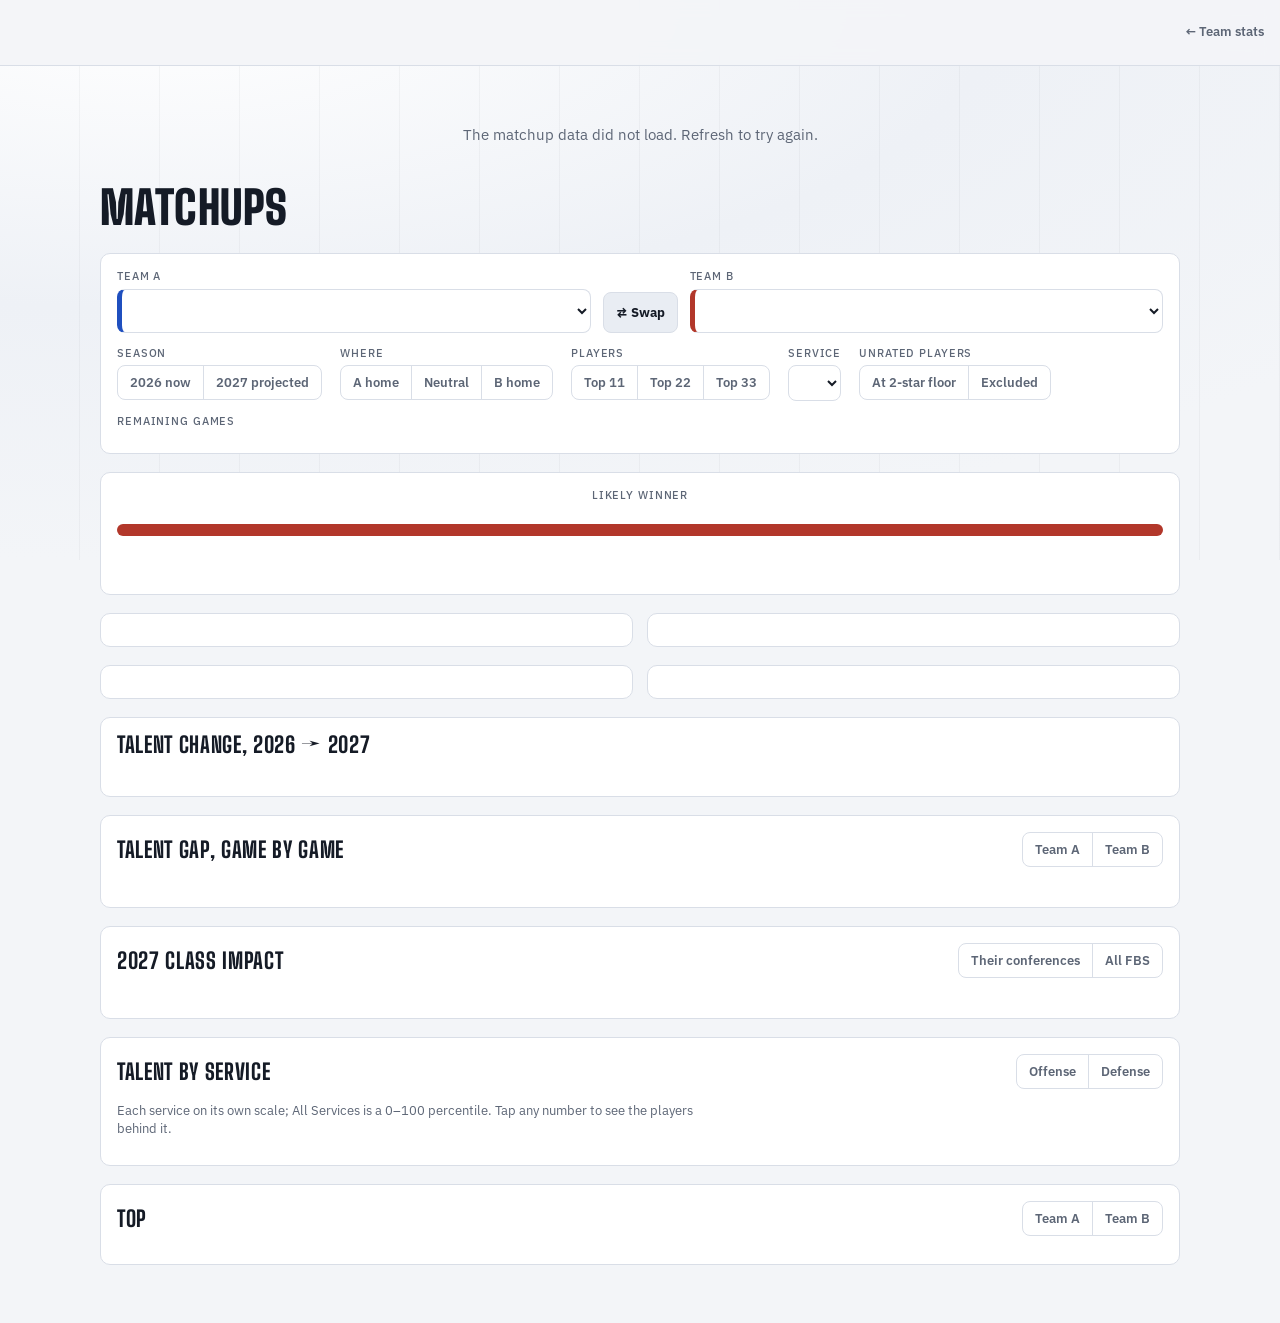
==== index.html @ b4785475 "Matchups: Portal counts every transfer Co-Authored-By: Claude Opus 5.5 <noreply@anthropic.com> Claud" ====
<!doctype html>
<html lang="en"><head>
<meta charset="utf-8">
<meta name="viewport" content="width=device-width, initial-scale=1, viewport-fit=cover">
<title>Matchups · The Post-Snap</title>
<meta name="description" content="Head-to-head talent for every FBS matchup: recruiting ratings of each team's most-snapped players, unit by unit, with a projected winner and the 2027 outlook.">
<meta property="og:title" content="Matchups · The Post-Snap">
<meta name="theme-color" content="#f3f5f8" media="(prefers-color-scheme: light)">
<meta name="theme-color" content="#0f141c" media="(prefers-color-scheme: dark)">
<script>(function(){try{var q=new URLSearchParams(location.search),t=q.get('theme')||localStorage.getItem('ps.theme');if(t==='light'||t==='dark')document.documentElement.setAttribute('data-theme',t);if(q.get('embed')==='1')document.documentElement.classList.add('embed');}catch(e){}})();</script>
<link rel="preconnect" href="https://fonts.googleapis.com">
<link rel="stylesheet" href="https://fonts.googleapis.com/css2?family=Big+Shoulders+Display:wght@600;800;900&family=IBM+Plex+Sans:wght@400;500;600&family=IBM+Plex+Mono:wght@400;500&display=swap">
<style>
/* Layout: tale-of-the-tape board. Two team columns face each other across a center spine; the projection sits on top like a scoreboard, units and positions below. */
:root{
  --bg:#f3f5f8; --panel:#ffffff; --ink:#151b26; --muted:#5d6676; --line:#d9dee7; --soft:#e9edf3;
  --a:#1f4fbf; --a-soft:#e3eafb; --b:#b2372a; --b-soft:#f8e5e2; --gold:#b07a12; --good:#257a4a;
  --display:"Big Shoulders Display","Arial Narrow",Arial,sans-serif;
  --body:"IBM Plex Sans",system-ui,-apple-system,Segoe UI,sans-serif;
  --mono:"IBM Plex Mono",ui-monospace,Menlo,monospace;
}
@media (prefers-color-scheme: dark){:root:not([data-theme="light"]){
  --bg:#0f141c; --panel:#171e2a; --ink:#e8edf5; --muted:#97a2b5; --line:#2a3445; --soft:#1e2735;
  --a:#7aa2ff; --a-soft:#1d2a4a; --b:#ff8a78; --b-soft:#3d2320; --gold:#e3b04b; --good:#5fc28a; color-scheme:dark}}
:root[data-theme="dark"]{
  --bg:#0f141c; --panel:#171e2a; --ink:#e8edf5; --muted:#97a2b5; --line:#2a3445; --soft:#1e2735;
  --a:#7aa2ff; --a-soft:#1d2a4a; --b:#ff8a78; --b-soft:#3d2320; --gold:#e3b04b; --good:#5fc28a; color-scheme:dark}
*{box-sizing:border-box}
body{background:var(--bg);color:var(--ink);font:15px/1.45 var(--body);padding-left:max(16px,env(safe-area-inset-left,0px));padding-right:max(16px,env(safe-area-inset-right,0px));padding-block:18px 40px}
.wrap{max-width:1080px;margin:0 auto;display:flex;flex-direction:column;gap:18px}
h1{font:900 clamp(30px,6vw,46px)/0.95 var(--display);letter-spacing:.01em;text-transform:uppercase;margin:0;text-wrap:balance}
h2{font:800 22px/1 var(--display);text-transform:uppercase;letter-spacing:.03em;margin:0}
.sub{color:var(--muted);font-size:13px;margin-top:6px}
.lbl{font:500 11px/1.2 var(--body);text-transform:uppercase;letter-spacing:.08em;color:var(--muted)}
.num{font-family:var(--mono);font-variant-numeric:tabular-nums}
.panel{background:var(--panel);border:1px solid var(--line);border-radius:10px;padding:16px}
/* controls */
.controls{display:grid;grid-template-columns:1fr auto 1fr;gap:12px;align-items:end}
.pick{display:flex;flex-direction:column;gap:5px;min-width:0}
select{font:600 16px var(--body);color:var(--ink);background:var(--panel);border:1px solid var(--line);border-radius:8px;padding:10px 12px;width:100%;min-width:0}
#teamA{border-left:5px solid var(--a)} #teamB{border-left:5px solid var(--b)}
.swap{font:700 13px var(--body);background:var(--soft);color:var(--ink);border:1px solid var(--line);border-radius:8px;padding:11px 12px;cursor:pointer}
.row{display:flex;flex-wrap:wrap;gap:10px 18px;align-items:center}
.seg{display:inline-flex;border:1px solid var(--line);border-radius:8px;overflow:hidden;background:var(--panel)}
.seg button{font:600 13px var(--body);background:transparent;color:var(--muted);border:0;padding:8px 12px;cursor:pointer}
.seg button+button{border-left:1px solid var(--line)}
.seg button[aria-pressed="true"]{background:var(--ink);color:var(--bg)}
.small-sel{font-size:14px;padding:7px 10px;width:auto}
button:focus-visible,select:focus-visible,.tap:focus-visible{outline:3px solid var(--gold);outline-offset:2px}
.chips{display:flex;gap:6px;overflow-x:auto;padding-bottom:4px;scrollbar-width:thin}
.chip{flex:none;font:500 12px var(--body);border:1px solid var(--line);background:var(--panel);color:var(--ink);border-radius:999px;padding:6px 10px;cursor:pointer;white-space:nowrap}
.chip b{font-weight:600}
/* scoreboard */
.board{display:grid;grid-template-columns:1fr auto 1fr;gap:14px;align-items:center}
.side{display:flex;flex-direction:column;gap:4px;min-width:0}
.side.b{text-align:right;align-items:flex-end}
.tname{font:900 clamp(26px,5vw,40px)/0.95 var(--display);text-transform:uppercase;overflow-wrap:anywhere}
.side.a .tname{color:var(--a)} .side.b .tname{color:var(--b)}
.prob{font:800 clamp(34px,7vw,56px)/1 var(--display)}
.mid{text-align:center;display:flex;flex-direction:column;gap:4px;align-items:center}
.verdict{font:800 18px/1.1 var(--display);text-transform:uppercase;letter-spacing:.03em}
.bar{height:12px;border-radius:6px;background:var(--b);overflow:hidden;display:flex}
.bar i{display:block;background:var(--a);height:100%}
.math{display:grid;grid-template-columns:repeat(auto-fit,minmax(150px,1fr));gap:10px}
.mcell{background:var(--soft);border-radius:8px;padding:10px 12px;display:flex;flex-direction:column;gap:2px}
.mcell .v{font:500 18px var(--mono)}
.note{font-size:12.5px;color:var(--muted);max-width:75ch}
/* team facts */
.facts{display:grid;grid-template-columns:1fr 1fr;gap:14px}
.fact{display:flex;flex-direction:column;gap:8px;min-width:0}
.kv{display:grid;grid-template-columns:repeat(3,minmax(0,1fr));gap:8px}
.kv div{display:flex;flex-direction:column}
.kv .v{font:500 16px var(--mono)}
.games{display:flex;flex-wrap:wrap;gap:4px}
.g{font:500 11.5px var(--mono);border-radius:5px;padding:3px 6px;border:1px solid var(--line)}
.g.w{background:color-mix(in srgb,var(--good) 14%,transparent);border-color:color-mix(in srgb,var(--good) 40%,transparent)}
.g.l{background:var(--soft)}
/* unit matchups */
.units{display:grid;grid-template-columns:1fr 1fr;gap:14px}
.unit h3{font:800 17px/1.1 var(--display);text-transform:uppercase;letter-spacing:.03em;margin:0 0 10px}
.vs{display:grid;grid-template-columns:minmax(70px,auto) 1fr auto 1fr minmax(70px,auto);gap:8px;align-items:center;padding:7px 0;border-top:1px solid var(--soft)}
.vs:first-of-type{border-top:0}
.vs .grp{font:600 12px var(--body);color:var(--muted);text-align:center}
.meter{height:8px;background:var(--soft);border-radius:4px;overflow:hidden}
.meter i{display:block;height:100%}
.meter.l{transform:scaleX(-1)}
.tap{cursor:pointer;background:none;border:0;padding:2px 4px;border-radius:5px;color:inherit;font:inherit;text-decoration:underline dotted;text-underline-offset:3px;text-decoration-color:color-mix(in srgb,currentColor 45%,transparent)}
.tap:hover{background:var(--soft)}
.vs .tap.va{color:var(--a);font-family:var(--mono);text-align:right}
.vs .tap.vb{color:var(--b);font-family:var(--mono);text-align:left}
.edge{font:600 11px var(--body);border-radius:999px;padding:2px 7px;white-space:nowrap}
.edge.ea{background:var(--a-soft);color:var(--a)} .edge.eb{background:var(--b-soft);color:var(--b)} .edge.ee{background:var(--soft);color:var(--muted)}
/* tables */
.tblwrap{overflow-x:auto}
table{border-collapse:collapse;width:100%;font-size:13.5px}
th{font:500 11px var(--body);text-transform:uppercase;letter-spacing:.06em;color:var(--muted);text-align:right;padding:6px 8px;border-bottom:1px solid var(--line);white-space:nowrap}
th:first-child,td:first-child{text-align:left}
table.svct th.tmh{text-align:center;border-bottom:1px solid var(--line)}
table.svct th.svch{vertical-align:bottom}
table.svct th.cnt,table.svct td.cnt{text-align:center;width:9%}
table.svct .tsep{border-left:1px solid var(--line);padding-left:14px}
table.svct td .dl{margin-left:6px}
td{padding:6px 8px;border-bottom:1px solid var(--soft);text-align:right;font-family:var(--mono);font-variant-numeric:tabular-nums;white-space:nowrap}
td:first-child{font-family:var(--body);font-weight:500}
tr.all td{font-weight:600;background:var(--soft)}
.tabs{display:flex;gap:8px;flex-wrap:wrap;align-items:center;justify-content:space-between}
/* player sheet */
dialog{border:0;padding:0;border-radius:14px;background:var(--panel);color:var(--ink);width:min(720px,calc(100vw - 24px));max-height:min(82vh,820px);box-shadow:0 20px 60px rgba(0,0,0,.35)}
dialog::backdrop{background:rgba(10,14,22,.5)}
.sheet{display:flex;flex-direction:column;max-height:inherit}
.sheet header{display:flex;justify-content:space-between;gap:12px;align-items:flex-start;padding:16px 16px 10px;border-bottom:1px solid var(--line)}
.sheet .body{overflow:auto;padding:4px 16px 16px}
.x{font:600 14px var(--body);background:var(--soft);border:1px solid var(--line);color:var(--ink);border-radius:8px;padding:6px 10px;cursor:pointer}
.pl td{white-space:normal}
.tlogo{display:inline-block;width:1.2em;height:1.2em;max-width:56px;max-height:56px;object-fit:contain;vertical-align:-0.22em;margin-right:.4em;flex:none}
.badge.bo{background:var(--b-soft);color:var(--b);border-color:var(--b)}
.badge{font:600 10px var(--body);border-radius:4px;padding:1px 5px;margin-left:5px;vertical-align:1px}
.bt{background:color-mix(in srgb,var(--gold) 20%,transparent);color:var(--gold)}
.bf{background:var(--soft);color:var(--muted)}
.basisT{color:var(--gold)} .basisU{color:var(--muted)}
.dl{font:500 11px var(--mono);margin-left:4px}.dl.up{color:var(--good)}.dl.dn{color:var(--b)}
.bc{background:color-mix(in srgb,var(--good) 18%,transparent);color:var(--good)}
.bl{background:var(--b-soft);color:var(--b)}
.turn{display:grid;grid-template-columns:1fr 1fr;gap:14px}
.tcard{display:flex;flex-direction:column;gap:10px;min-width:0}
.tside{display:grid;grid-template-columns:auto 1fr;gap:4px 12px;align-items:baseline;padding:10px 12px;background:var(--soft);border-radius:8px}
.tside .big{font:800 26px/1 var(--display)}
.tcounts{display:flex;flex-wrap:wrap;gap:6px 14px;grid-column:1/-1;font-size:13px}
.yearflag{font:600 11px var(--body);letter-spacing:.06em;text-transform:uppercase;border-radius:999px;padding:3px 9px;background:var(--gold);color:var(--panel)}
@media (max-width:720px){.turn{grid-template-columns:1fr}}
.stars{color:var(--gold);letter-spacing:-1px}
footer{color:var(--muted);font-size:12px;display:flex;flex-direction:column;gap:4px}
@media (max-width:720px){
  .controls{grid-template-columns:1fr 1fr}.controls .swap{grid-column:1/-1;order:3}
  .facts,.units{grid-template-columns:1fr}
  .board{grid-template-columns:1fr 1fr}.board .mid{grid-column:1/-1;order:3}
  .vs{grid-template-columns:auto 1fr auto 1fr auto;gap:6px}
}
@media (prefers-reduced-motion:no-preference){.bar i,.meter i{transition:width .35s ease}}

body{margin:0;padding-top:0;
  --hero-rule:#151b260a; --hero-1:#ffffff; --hero-2:#eef1f6; --nav-bg:rgba(243,245,248,.92);
  background:
    repeating-linear-gradient(90deg, transparent 0 79px, var(--hero-rule) 79px 80px) top left/100% 560px no-repeat,
    radial-gradient(120% 560px at 12% 0%, var(--hero-1) 0%, var(--hero-2) 55%, var(--bg) 100%) top left/100% 560px no-repeat,
    var(--bg)}
@media (prefers-color-scheme: dark){:root:not([data-theme="light"]) body{--hero-rule:#ffffff08; --hero-1:#1a2333; --hero-2:#141b27; --nav-bg:rgba(15,20,28,.9)}}
:root[data-theme="dark"] body{--hero-rule:#ffffff08; --hero-1:#1a2333; --hero-2:#141b27; --nav-bg:rgba(15,20,28,.9)}
html.embed body{background:transparent;padding-block:0 8px}
html.embed .pshead{display:none}
html.embed.has-view dialog#sheet{position:absolute;inset:auto 0 auto 0;margin:0 auto}
.pshead{margin-left:calc(-1 * max(16px,env(safe-area-inset-left,0px)));margin-right:calc(-1 * max(16px,env(safe-area-inset-right,0px)));margin-bottom:18px;position:sticky;top:0;z-index:5;display:flex;align-items:center;justify-content:space-between;gap:12px;flex-wrap:wrap;padding-block:12px;padding-left:max(16px,env(safe-area-inset-left,0px));padding-right:max(16px,env(safe-area-inset-right,0px));border-bottom:1px solid var(--line);background:var(--nav-bg);-webkit-backdrop-filter:saturate(140%) blur(10px);backdrop-filter:saturate(140%) blur(10px)}
.pshead a{color:var(--ink);text-decoration:none}
:root{--pslogo:url("__PS_LOGO__")}
.pshead .wordmark{display:block;width:148px;height:41px;flex:none;background:var(--ink);-webkit-mask:var(--pslogo) left center/contain no-repeat;mask:var(--pslogo) left center/contain no-repeat}
.pshead .wm{position:absolute;width:1px;height:1px;overflow:hidden;clip-path:inset(50%);white-space:nowrap}
@media (max-width:680px){.pshead .wordmark{width:124px;height:34px}}
.pshead .back{font-family:var(--body);font-weight:600;font-size:13px;color:var(--muted)}
.pshead .back:hover{color:var(--a)}
.psload{padding:40px 16px;text-align:center;color:var(--muted);font-family:var(--body)}
</style>
</head><body>
<header class="pshead"><a class="wordmark" href="/" aria-label="The Post-Snap home"><span class="wm">The Post-Snap</span></a><a class="back" href="/">&#8592; Team stats</a></header>
<div class="psload" id="psload">Loading every FBS roster&hellip;</div>

<div class="wrap">
  <div>
    <h1>Matchups</h1>
    <div class="sub" id="asof"></div>
  </div>

  <section class="panel" style="display:flex;flex-direction:column;gap:14px" aria-label="Choose matchup">
    <div class="controls">
      <label class="pick"><span class="lbl">Team A</span><select id="teamA"></select></label>
      <button class="swap" id="swap" type="button">⇄ Swap</button>
      <label class="pick"><span class="lbl">Team B</span><select id="teamB"></select></label>
    </div>
    <div class="row">
      <div class="pick"><span class="lbl">Season</span><div class="seg" id="yr" role="group" aria-label="Season"><button type="button" data-v="2026">2026 now</button><button type="button" data-v="2027">2027 projected</button></div></div>
      <div class="pick"><span class="lbl">Where</span><div class="seg" id="site" role="group" aria-label="Site"><button type="button" data-v="A">A home</button><button type="button" data-v="N">Neutral</button><button type="button" data-v="B">B home</button></div></div>
      <div class="pick"><span class="lbl">Players</span><div class="seg" id="tier" role="group" aria-label="Tier"><button type="button" data-v="11">Top 11</button><button type="button" data-v="22">Top 22</button><button type="button" data-v="33">Top 33</button></div></div>
      <label class="pick"><span class="lbl">Service</span><select id="svc" class="small-sel"></select></label>
      <div class="pick"><span class="lbl">Unrated players</span><div class="seg" id="unr" role="group" aria-label="Unrated"><button type="button" data-v="floor">At 2-star floor</button><button type="button" data-v="excl">Excluded</button></div></div>
    </div>
    <div class="pick"><span class="lbl" id="slateLbl">Remaining games</span><div class="chips" id="slate"></div></div>
  </section>

  <section class="panel" aria-label="Projection" style="display:flex;flex-direction:column;gap:14px">
    <div class="board">
      <div class="side a"><span class="lbl" id="recA"></span><span class="tname" id="nameA"></span><span class="prob num" id="probA"></span></div>
      <div class="mid"><span class="yearflag" id="yrFlag" hidden>2027 projection</span><span class="lbl">Likely winner</span><span class="verdict" id="verdict"></span><span class="num" id="line" style="font-size:14px"></span></div>
      <div class="side b"><span class="lbl" id="recB"></span><span class="tname" id="nameB"></span><span class="prob num" id="probB"></span></div>
    </div>
    <div class="bar" aria-hidden="true"><i id="barA"></i></div>
    <div class="math" id="math"></div>
    <p class="note" id="outNote" style="margin:0"></p>
    <p class="note" id="modelNote" style="margin:0"></p>
  </section>

  <section class="facts" aria-label="Season so far">
    <div class="panel fact" id="factA"></div>
    <div class="panel fact" id="factB"></div>
  </section>

  <section class="units" aria-label="Unit matchups">
    <div class="panel unit" id="unit1"></div>
    <div class="panel unit" id="unit2"></div>
  </section>

  <section class="panel" style="display:flex;flex-direction:column;gap:12px" aria-label="Roster turnover">
    <div class="tabs"><h2>Talent change, 2026 → 2027</h2><span class="note" id="turnNote"></span></div>
    <div class="turn"><div class="tcard" id="turnA"></div><div class="tcard" id="turnB"></div></div>
    <p class="note" style="margin:0" id="turnFoot"></p>
  </section>

  <section class="panel" style="display:flex;flex-direction:column;gap:12px" aria-label="Schedule">
    <div class="tabs"><h2>Talent gap, game by game</h2><div class="seg" id="schTeam" role="group" aria-label="Team"><button type="button" data-v="A">Team A</button><button type="button" data-v="B">Team B</button></div></div>
    <p class="note" style="margin:0" id="schNote"></p>
    <div class="tblwrap" id="sched"></div>
  </section>

  <section class="panel" style="display:flex;flex-direction:column;gap:12px" aria-label="Class impact">
    <div class="tabs"><h2>2027 class impact</h2><div class="seg" id="clsScope" role="group" aria-label="Scope"><button type="button" data-v="conf">Their conferences</button><button type="button" data-v="all">All FBS</button></div></div>
    <p class="note" style="margin:0" id="clsNote"></p>
    <div class="tblwrap" id="classes"></div>
  </section>

  <section class="panel" style="display:flex;flex-direction:column;gap:12px" aria-label="Talent by service">
    <div class="tabs"><h2>Talent by service</h2><div class="seg" id="tblSide" role="group" aria-label="Side"><button type="button" data-v="O">Offense</button><button type="button" data-v="D">Defense</button></div></div>
    <p class="note" style="margin:0">Each service on its own scale; All Services is a 0–100 percentile. Tap any number to see the players behind it.</p>
    <div class="tblwrap" id="tbl"></div>
  </section>

  <section class="panel" style="display:flex;flex-direction:column;gap:12px" aria-label="Rosters">
    <div class="tabs"><h2><span id="rosYr"></span> top <span id="rosTier"></span></h2><div class="seg" id="rosTeam" role="group" aria-label="Team"><button type="button" data-v="A">Team A</button><button type="button" data-v="B">Team B</button></div></div>
    <div class="tblwrap" id="roster"></div>
  </section>

  <footer id="foot"></footer>
</div>

<dialog id="sheet"><div class="sheet"><header><div><div class="lbl" id="shSub"></div><h2 id="shTitle" style="margin-top:4px"></h2></div><button class="x" id="shClose" type="button">Close</button></header><div class="body" id="shBody"></div></div></dialog>


<script>
(async () => {
const inline = document.getElementById('data');
const D = inline && inline.textContent.trim().startsWith('{') ? JSON.parse(inline.textContent) : await (await fetch('/api/matchups-data')).json();
window.TEAM_LOGOS = D.logos || {};
/* Team logos: any element whose own text starts with an exact FBS team name gets
   that team's logo in front of it. Runs on everything the app renders, now and later,
   so new views pick logos up without their own code. Logos: ESPN's team logo CDN
   (CollegeFootballData team ids are ESPN ids). */
(function () {
  var IDS = window.TEAM_LOGOS || {};
  var SKIP = { OPTION: 1, SELECT: 1, TEXTAREA: 1, TITLE: 1, SCRIPT: 1, STYLE: 1, INPUT: 1, svg: 1, text: 1, tspan: 1 };
  var dark = window.matchMedia ? window.matchMedia('(prefers-color-scheme: dark)') : null;
  function isDark() {
    var t = document.documentElement.getAttribute('data-theme');
    return t ? t === 'dark' : !!(dark && dark.matches);
  }
  function url(id, d) {
    return 'https://a.espncdn.com/combiner/i?img=/i/teamlogos/ncaa/500' + (d ? '-dark' : '') + '/' + id + '.png&h=96&w=96';
  }
  function decorate(el) {
    if (SKIP[el.tagName] || el.closest('svg, select, [data-no-logo]')) return;
    var first = el.firstChild;
    if (!first || first.nodeType !== 3) return;
    var name = first.nodeValue.trim();
    var id = IDS[name];
    if (!id) return;
    if (first.previousSibling && first.previousSibling.classList && first.previousSibling.classList.contains('tlogo')) return;
    if (el.firstElementChild && el.firstElementChild.classList.contains('tlogo')) return;
    var img = document.createElement('img');
    img.className = 'tlogo'; img.alt = ''; img.loading = 'lazy'; img.decoding = 'async';
    img.width = 20; img.height = 20; img.dataset.id = id;
    img.src = url(id, isDark());
    img.onerror = function () {
      if (this.dataset.fallback) { this.remove(); return; }
      this.dataset.fallback = '1'; this.src = url(id, false);
    };
    el.insertBefore(img, first);
  }
  function scan(root) {
    if (!root || root.nodeType !== 1) return;
    decorate(root);
    var all = root.getElementsByTagName('*');
    for (var i = 0; i < all.length; i++) decorate(all[i]);
  }
  var pending = [], queued = false;
  function flush() {
    queued = false;
    var list = pending; pending = [];
    for (var i = 0; i < list.length; i++) if (list[i] && list[i].isConnected) scan(list[i]);
  }
  new MutationObserver(function (muts) {
    for (var i = 0; i < muts.length; i++) {
      var m = muts[i];
      if (m.type === 'characterData') { if (m.target.parentNode) pending.push(m.target.parentNode); continue; }
      for (var j = 0; j < m.addedNodes.length; j++) {
        var n = m.addedNodes[j];
        if (n.nodeType === 1 && n.classList.contains('tlogo')) continue;
        pending.push(n.nodeType === 3 ? n.parentNode : n);
      }
    }
    if (pending.length && !queued) { queued = true; requestAnimationFrame(flush); }
  }).observe(document.body, { childList: true, subtree: true, characterData: true });
  scan(document.body);
  function swapTheme() {
    var d = isDark(), imgs = document.querySelectorAll('img.tlogo');
    for (var i = 0; i < imgs.length; i++) { imgs[i].removeAttribute('data-fallback'); imgs[i].src = url(imgs[i].dataset.id, d); }
  }
  if (dark && dark.addEventListener) dark.addEventListener('change', swapTheme);
})();

const SV = D.services, TEAMS = Object.keys(D.teams).sort();
const P = D.players.map(r => ({team:r[0], side:r[1], rank:r[2], pos:r[3], name:r[4], cls:r[5], st:r[6], fill:r[7], hs:r[8], grp:r[9], s:r[10], all:r[11], from:r[12], r27:r[13], leave:r[14], snaps:r[15], games:r[16], out:r[17], outWhy:r[18], orank:r[19], outKind:r[20], outSrc:r[21]}));
const byTeam = {}; P.forEach(p => (byTeam[p.team] ??= []).push(p));
const S = {schTeam:'A', clsScope:'conf', clsSort:'sc', yr:2026, A:'Auburn', B:'Alabama', site:'N', tier:22, svc:'ALL', unr:'floor', tblSide:'O', rosTeam:'A'};
try { Object.assign(S, JSON.parse(localStorage.getItem('fbsMatchup') || '{}')); } catch(e) {}
// saved settings from older versions: only 11/22/33 exist now, and teams must still be on the board
if (![11, 22, 33].includes(Number(S.tier))) S.tier = 22;
if (!D.teams[S.A]) S.A = 'Auburn'; if (!D.teams[S.B]) S.B = 'Alabama';
if (!['sc','d','avg','cur','nr','team'].includes(S.clsSort)) S.clsSort = 'sc';
if (S.clsV !== 2) { S.clsSort = 'sc'; S.clsSortDir = undefined; S.clsV = 2; }
let saved = false; try { saved = !!localStorage.getItem('fbsMatchup'); } catch(e) {}
if (!D.teams[S.A]) S.A = 'Auburn'; if (!D.teams[S.B]) S.B = 'Alabama';
const QP = new URLSearchParams(location.search); window.__EMBED = QP.get('embed') === '1';
if (QP.get('a') && D.teams[QP.get('a')]) {
  S.A = QP.get('a');
  const games = D.schedule.filter(g => g[2] === S.A || g[3] === S.A).sort((a, b) => a[0] - b[0]);
  const want = QP.get('b') && D.teams[QP.get('b')] ? QP.get('b') : null;
  const g = want ? games.find(x => x[2] === want || x[3] === want) : games[0];
  if (want) S.B = want; else if (g) S.B = g[2] === S.A ? g[3] : g[2]; else if (S.B === S.A) S.B = TEAMS.find(t => t !== S.A);
  S.site = g ? (g[4] ? 'N' : (g[2] === S.A ? 'A' : 'B')) : 'N';
  saved = true;
}
if (!saved){ const nx = D.schedule.filter(g => g[2] === 'Auburn' || g[3] === 'Auburn').sort((a,b) => a[0]-b[0])[0]; if (nx){ S.A = 'Auburn'; S.B = nx[2] === 'Auburn' ? nx[3] : nx[2]; S.site = nx[4] ? 'N' : (nx[2] === 'Auburn' ? 'A' : 'B'); } }
const $ = id => document.getElementById(id);
const fmt = (v, d=1) => v == null ? '–' : (+v).toFixed(d);
const sgn = (v, d=1) => v == null ? '–' : (v > 0 ? '+' : v < 0 ? '−' : '') + Math.abs(v).toFixed(d);
const esc = s => String(s ?? '').replace(/[&<>"]/g, c => ({'&':'&amp;','<':'&lt;','>':'&gt;','"':'&quot;'}[c]));
function phi(x){ const t = 1/(1+0.3275911*Math.abs(x)/Math.SQRT2); const y = 1-(((((1.061405429*t-1.453152027)*t)+1.421413741)*t-0.284496736)*t+0.254829592)*t*Math.exp(-x*x/2); return x >= 0 ? (1+y)/2 : (1-y)/2; }

// ---------- controls ----------
for (const id of ['teamA','teamB']) $(id).innerHTML = TEAMS.map(t => { const c = D.teams[t].polls.cfp; return `<option value="${esc(t)}">${c ? '#' + c + ' ' : ''}${esc(t)} (${esc(D.teams[t].conf)})</option>`; }).join('');
$('svc').innerHTML = `<option value="ALL">All Services</option>` + SV.map(s => `<option value="${esc(s)}">${esc(s)}</option>`).join('');
function seg(id, key, cast = v => v){ const el = $(id); el.addEventListener('click', e => { const b = e.target.closest('button'); if (!b) return; S[key] = cast(b.dataset.v); render(); }); }
seg('schTeam','schTeam'); seg('clsScope','clsScope'); seg('yr','yr', Number); seg('site','site'); seg('tier','tier', Number); seg('unr','unr'); seg('tblSide','tblSide'); seg('rosTeam','rosTeam');
$('teamA').onchange = e => { S.A = e.target.value; S.site = siteFromSchedule() ?? S.site; render(); };
$('teamB').onchange = e => { S.B = e.target.value; S.site = siteFromSchedule() ?? S.site; render(); };
$('svc').onchange = e => { S.svc = e.target.value; render(); };
$('swap').onclick = () => { [S.A, S.B] = [S.B, S.A]; S.site = S.site === 'A' ? 'B' : S.site === 'B' ? 'A' : 'N'; render(); };
function scheduled(){ return D.schedule.find(g => (g[2] === S.A && g[3] === S.B) || (g[2] === S.B && g[3] === S.A)); }
function siteFromSchedule(){ const g = scheduled(); if (!g) return null; return g[4] ? 'N' : (g[2] === S.A ? 'A' : 'B'); }
const weeks = [...new Set(D.schedule.map(g => g[0]))].sort((a,b) => a-b).slice(0, 2);
const SLATE = D.schedule.filter(g => weeks.includes(g[0]));
$('slate').innerHTML = SLATE.slice().sort((a,b) => a[0]-b[0] || a[1].localeCompare(b[1])).map((g,i) =>
  `<button class="chip" type="button" data-i="${D.schedule.indexOf(g)}"><b>Wk ${g[0]}</b> ${esc(g[3])} ${g[4] ? 'vs' : 'at'} ${esc(g[2])}</button>`).join('');
$('slateLbl').textContent = `Remaining games · weeks ${weeks.join(' & ')} · tap to load`;
$('slate').addEventListener('click', e => { const b = e.target.closest('.chip'); if (!b) return; const g = D.schedule[b.dataset.i]; S.A = g[3]; S.B = g[2]; S.site = g[4] ? 'N' : 'B'; render(); window.scrollTo({top: 0, behavior: 'smooth'}); });

// ---------- helpers on talent ----------
const TAL = (team, yr = S.yr) => (yr === 2027 ? D.talent27 : D.talent)[team];
function talentVal(team, side, tier, svc = S.svc, unr = S.unr){
  const r = TAL(team)[side + tier][svc]; return svc === 'ALL' ? r[unr === 'floor' ? 3 : 2] : r[unr === 'floor' ? 1 : 0];
}
function pctVal(team, side, tier, svc = S.svc, unr = S.unr, yr = S.yr){ const r = TAL(team, yr)[side + tier][svc]; return r[unr === 'floor' ? 3 : 2]; }
// how a player is counted in the HS / Portal / Unrated columns: every transfer is Portal; everyone else is HS
// if the service (any service, for All Services) rates him, otherwise Unrated
function bucket(p, s){
  if (p.st === 'T') return 'T';
  const rated = s === 'ALL' ? p.s.some(x => x[2] !== 'U') : p.s[SV.indexOf(s)][2] !== 'U';
  return rated ? 'H' : 'U';
}
function inTier(team, side, tier, yr = S.yr){
  const ps = (byTeam[team] || []).filter(p => p.side === side);
  return yr === 2027 ? ps.filter(p => p.r27 && p.r27 <= tier).sort((a,b) => a.r27 - b.r27) : ps.filter(p => p.st !== 'C' && p.rank <= tier);
}
// players who would be in this top-N on season snaps but are out now (portal, dismissed, injured, not playing)
function outList(team, side, tier){ return (byTeam[team] || []).filter(p => p.side === side && p.out && p.orank <= tier).sort((a, b) => a.orank - b.orank); }
const rankCache = {};
function teamVal(team, side, tier, yr, svc = 'ALL', unr = S.unr){
  const r = (yr === 2027 ? D.talent27 : D.talent)[team][side + tier][svc];
  return svc === 'ALL' ? r[unr === 'floor' ? 3 : 2] : r[unr === 'floor' ? 1 : 0];
}
function natRank(team, side, tier, yr, svc = 'ALL', unr = S.unr){
  const k = `${side}${tier}${yr}${svc}${unr}`;
  if (!rankCache[k]) {
    const v = t => side === 'C' ? (teamVal(t,'O',tier,yr,svc,unr) + teamVal(t,'D',tier,yr,svc,unr)) / 2 : teamVal(t, side, tier, yr, svc, unr);
    const arr = TEAMS.map(t => [t, v(t)]).filter(x => x[1] != null && !Number.isNaN(x[1]));
    rankCache[k] = Object.fromEntries(arr.map(([t, x]) => [t, 1 + arr.filter(y => y[1] > x).length]));
  }
  return rankCache[k][team];
}
function playerScore(p, svc = S.svc, unr = S.unr){
  if (svc === 'ALL') return p.all ?? (unr === 'floor' ? 0 : null);
  const x = p.s[SV.indexOf(svc)]; return x[2] === 'U' ? (unr === 'floor' ? 0 : null) : x[3];
}
function groupScore(ps){ const v = ps.map(p => playerScore(p)).filter(v => v != null); return v.length ? v.reduce((a,b) => a+b, 0) / v.length : null; }

// ---------- projection ----------
function projection(){
  if (S.yr === 2027){
    const f = D.future.tiers[S.tier], A = S.A, B = S.B;
    const res = f.a * (D.future.r26[A] - D.future.r26[B]), tal = f.b * (f.tal27[A] - f.tal27[B]);
    const home = S.site === 'A' ? f.hfa : S.site === 'B' ? -f.hfa : 0, margin = res + tal + home;
    return {res, tal, home, margin, pA: phi(margin / f.rmse), f};
  }
  const m = D.models[S.tier], A = S.A, B = S.B;
  const res = m.rt[A] - m.rt[B], tal = D.beta * (m.tal[A] - m.tal[B]);
  const home = S.site === 'A' ? m.hfa : S.site === 'B' ? -m.hfa : 0;
  const margin = res + tal + home, pA = phi(margin / D.bench.sigma);
  return {res, tal, home, margin, pA, m};
}

// ---------- render ----------
function render(){
  if (!window.__EMBED) try { localStorage.setItem('fbsMatchup', JSON.stringify(S)); } catch(e) {}
  $('teamA').value = S.A; $('teamB').value = S.B; $('svc').value = S.svc;
  for (const [id, key] of [['schTeam','schTeam'],['clsScope','clsScope'],['yr','yr'],['site','site'],['tier','tier'],['unr','unr'],['tblSide','tblSide'],['rosTeam','rosTeam']])
    $(id).querySelectorAll('button').forEach(b => b.setAttribute('aria-pressed', String(b.dataset.v == S[key])));
  $('site').querySelector('[data-v="A"]').textContent = `${S.A} home`; $('site').querySelector('[data-v="B"]').textContent = `${S.B} home`;
  $('rosTeam').querySelector('[data-v="A"]').textContent = S.A; $('rosTeam').querySelector('[data-v="B"]').textContent = S.B;

  const pr = projection(), A = D.teams[S.A], B = D.teams[S.B];
  const chip = t => { const p = D.teams[t].polls; return p.cfp ? `CFP #${p.cfp}` : p.ap ? `AP #${p.ap}` : ''; };
  $('nameA').textContent = S.A; $('nameB').textContent = S.B;
  $('recA').textContent = [chip(S.A), A.conf, `${A.w}-${A.l}`].filter(Boolean).join(' · '); $('recB').textContent = [chip(S.B), B.conf, `${B.w}-${B.l}`].filter(Boolean).join(' · ');
  $('probA').textContent = Math.round(pr.pA * 100) + '%'; $('probB').textContent = Math.round((1 - pr.pA) * 100) + '%';
  $('probA').style.color = 'var(--a)'; $('probB').style.color = 'var(--b)';
  $('barA').style.width = (pr.pA * 100).toFixed(1) + '%';
  const fav = pr.margin >= 0 ? S.A : S.B, pts = Math.abs(pr.margin);
  $('verdict').textContent = pts < 0.5 ? 'Coin flip' : fav; $('verdict').style.color = pts < 0.5 ? 'var(--ink)' : (pr.margin >= 0 ? 'var(--a)' : 'var(--b)');
  const g = scheduled();
  let mkt = '';
  if (S.yr === 2026 && g && g[5] != null){ const homeLine = g[5]; mkt = ` · market: ${homeLine < 0 ? g[2] : g[3]} by ${Math.abs(homeLine).toFixed(1)}`; }
  $('line').textContent = (pts < 0.5 ? 'Even' : `by ${pts.toFixed(1)} pts`) + mkt;
  $('yrFlag').hidden = S.yr !== 2027;
  const siteTxt = S.site === 'N' ? 'neutral site' : (S.site === 'A' ? `${S.A} home` : `${S.B} home`);
  const cells = S.yr === 2027 ? [
    ['2026 results carried forward', pr.res, `rating ${sgn(D.future.r26[S.A])} vs ${sgn(D.future.r26[S.B])} × ${pr.f.a.toFixed(2)}`],
    [`2027 talent edge (top ${S.tier})`, pr.tal, `${fmt(pr.f.tal27[S.A])} vs ${fmt(pr.f.tal27[S.B])} × ${pr.f.b.toFixed(2)}`],
    ['Home field', pr.home, siteTxt],
    ['Projected 2027 margin', pr.margin, `${S.A} perspective`],
  ] : [
    ['Season results edge', pr.res, `rating ${sgn(pr.m.rt[S.A])} vs ${sgn(pr.m.rt[S.B])}`],
    [`Talent edge (top ${S.tier})`, pr.tal, `${fmt(pr.m.tal[S.A])} vs ${fmt(pr.m.tal[S.B])} × ${D.beta}`],
    ['Home field', pr.home, siteTxt],
    ['Projected margin', pr.margin, `${S.A} perspective`],
  ];
  $('math').innerHTML = cells.map(([k, v, s]) => `<div class="mcell"><span class="lbl">${esc(k)}</span><span class="v" style="color:${v > 0.05 ? 'var(--a)' : v < -0.05 ? 'var(--b)' : 'var(--ink)'}">${sgn(v)}</span><span class="note">${esc(s)}</span></div>`).join('');
  { // who is out for this matchup: dropped from the talent edge, next man up counted instead
    const bits = [S.A, S.B].map(tm => { const o = outList(tm, 'O', S.tier), d = outList(tm, 'D', S.tier);
      const n = o.length + d.length; if (!n) return `${esc(tm)}: everyone available`;
      const named = [...o, ...d].filter(p => p.outKind !== 'idle').map(p => `${esc(p.name)} (${esc(p.out)})`);
      return `${esc(tm)}: <button class="tap" type="button" data-k="turn|${esc(tm)}|O|out">${o.length} offense</button> · <button class="tap" type="button" data-k="turn|${esc(tm)}|D|out">${d.length} defense</button> not available${named.length ? ' — ' + named.slice(0, 3).join(', ') + (named.length > 3 ? ', …' : '') : ''}`; });
    $('outNote').innerHTML = S.yr === 2026 ? `<b>Availability (top ${S.tier}):</b> ${bits.join(' &nbsp;|&nbsp; ')}. Players who are out are left out of the talent edge; the next most-snapped player counts instead.` : '';
  }
  if (S.yr === 2027){
    const f = pr.f;
    $('modelNote').textContent = `How the 2027 projection works: half of this season's results rating carries over (${f.a.toFixed(2)} × the gap), plus ${f.b.toFixed(2)} points per point of projected 2027 top-${S.tier} talent gap, plus ${f.hfa.toFixed(1)} points of home field. Those weights come from predicting 2026 games using 2025 results and 2026 talent: that picked ${Math.round(f.winner*100)}% of ${f.n} winners (typical miss ${f.rmse.toFixed(1)} points), against ${Math.round(f.winner_results_only*100)}% using last season's results alone. Outgoing transfers and the rest of the 2027 class are not known yet, so this moves after signing day and the portal window.`;
  } else {
    $('modelNote').textContent = `How it works: a margin rating built from every completed 2026 game (actual margins, no cap; FCS opponents pooled), plus ${D.beta} points per point of top-${S.tier} talent gap, plus ${pr.m.hfa.toFixed(1)} points of home field. Win odds assume a typical miss of ${D.bench.sigma.toFixed(1)} points. Tested week by week on games it hadn't seen, it picked ${Math.round(D.bench.model_winner*100)}% of winners (typical miss ${D.bench.model_rmse.toFixed(1)}); the betting line picked ${Math.round(D.bench.market_winner*100)}% of the same ${D.bench.n} games (typical miss ${D.bench.market_rmse.toFixed(1)}). The odds always use All Services talent with unrated at the floor; the service and unrated filters change the talent views below, not the odds.`;
  }

  for (const [el, t, cls] of [['factA', S.A, 'a'], ['factB', S.B, 'b']]){
    const T = D.teams[t], n = T.w + T.l, r = T.ratings || {};
    const rk = key => { const v = r[key]; if (v == null) return '–'; const all = TEAMS.map(x => (D.teams[x].ratings || {})[key]).filter(x => x != null); return `#${1 + all.filter(x => x > v).length}`; };
    const pr_ = v => v ? `#${v}` : 'NR';
    const games = T.g.slice().sort((x, y) => x[0] - y[0]).map(x => `<span class="g ${x[3] > x[4] ? 'w' : 'l'}" title="Week ${x[0]}">${x[3] > x[4] ? 'W' : 'L'} ${x[3]}-${x[4]} ${x[2] === 'A' ? '@' : x[2] === 'N' ? 'vs' : ''} <span>${esc(x[1])}</span></span>`).join('');
    $(el).innerHTML = `<h2 style="color:var(--${cls})"><span>${esc(t)}</span> so far</h2>
      <div class="kv"><div><span class="lbl">Record</span><span class="v">${T.w}-${T.l}</span></div><div><span class="lbl">Points / game</span><span class="v">${n ? (T.pf/n).toFixed(1) : '–'}</span></div><div><span class="lbl">Allowed / game</span><span class="v">${n ? (T.pa/n).toFixed(1) : '–'}</span></div>
      <div><span class="lbl">CFP ranking</span><span class="v">${pr_(T.polls.cfp)}</span></div><div><span class="lbl">AP</span><span class="v">${pr_(T.polls.ap)}</span></div><div><span class="lbl">Coaches</span><span class="v">${pr_(T.polls.coaches)}</span></div>
      <div><span class="lbl">SP+ rank</span><span class="v">${rk('sp')}</span><span class="note">rating ${fmt(r.sp)}</span></div><div><span class="lbl">FPI rank</span><span class="v">${rk('fpi')}</span><span class="note">rating ${fmt(r.fpi)}</span></div><div><span class="lbl">Elo rank</span><span class="v">${rk('elo')}</span><span class="note">rating ${fmt(r.elo, 0)}</span></div></div>
      <p class="note" style="margin:0">Polls as of week ${D.polls_week}; NR = not in that top 25. SP+, FPI and Elo ranks are among all ${TEAMS.length} FBS teams (CollegeFootballData, refreshed daily).</p>
      <div class="games">${games || '<span class="note">No games yet</span>'}</div>`;
  }

  unitPanel('unit1', S.A, S.B, 'a', 'b');
  unitPanel('unit2', S.B, S.A, 'b', 'a');
  table(); roster(); turnover(); schedule(); classImpact();
}

const PAIRS = [['QB','DB','QB vs secondary'],['RB','LB','RB vs LB'],['WR','DB','WR vs DB'],['TE','LB','TE vs LB'],['OL','DL','OL vs DL']];
function unitPanel(el, off, def, co, cd){
  const t = S.tier;
  const rows = [['Whole unit', pctVal(off, 'O', t), pctVal(def, 'D', t), `unit|${off}|O`, `unit|${def}|D`]];
  for (const [og, dg, label] of PAIRS){
    const ops = inTier(off, 'O', t).filter(p => p.grp === og), dps = inTier(def, 'D', t).filter(p => p.grp === dg);
    rows.push([label, groupScore(ops), groupScore(dps), `grp|${off}|O|${og}`, `grp|${def}|D|${dg}`]);
  }
  const w = v => v == null ? 0 : Math.max(0, Math.min(100, v));
  const html = rows.map(([lab, a, b, ka, kb]) => {
    const d = a != null && b != null ? a - b : null;
    const edge = d == null ? '' : Math.abs(d) < 3 ? `<span class="edge ee">even</span>` : `<span class="edge e${d > 0 ? co : cd}">${esc(d > 0 ? off : def)} +${Math.abs(d).toFixed(1)}</span>`;
    return `<div class="vs"><button class="tap va" data-k="${esc(ka)}" type="button">${fmt(a)}</button><div class="meter l"><i style="width:${w(a)}%;background:var(--${co})"></i></div><div class="grp">${esc(lab)}<br>${edge}</div><div class="meter"><i style="width:${w(b)}%;background:var(--${cd})"></i></div><button class="tap vb" data-k="${esc(kb)}" type="button">${fmt(b)}</button></div>`;
  }).join('');
  $(el).innerHTML = `<h3><span style="color:var(--${co})"><span>${esc(off)}</span> offense</span> vs <span style="color:var(--${cd})"><span>${esc(def)}</span> defense</span></h3>${html}
    <p class="note" style="margin:8px 0 0">${S.svc === 'ALL' ? 'All Services' : esc(S.svc)} percentile, 0–100, top ${t} on each side, unrated ${S.unr === 'floor' ? 'scored as 0' : 'left out'}. Tap a number for the players.</p>`;
}

function table(){
  const side = S.tblSide, t = S.tier, k = side + t;
  const head = `<thead><tr><th rowspan="2" class="svch">Service</th><th colspan="4" class="tmh" style="color:var(--a)">${esc(S.A)}</th><th colspan="4" class="tmh tsep" style="color:var(--b)">${esc(S.B)}</th></tr>
    <tr><th>Avg</th><th class="cnt" title="High-school recruits this service rates">HS</th><th class="cnt" title="Every transfer in the group, whatever rating scores him">Portal</th><th class="cnt" title="High-school recruits this service does not rate">Unrated</th><th class="tsep">Avg</th><th class="cnt" title="High-school recruits this service rates">HS</th><th class="cnt" title="Every transfer in the group, whatever rating scores him">Portal</th><th class="cnt" title="High-school recruits this service does not rate">Unrated</th></tr></thead>`;
  const cells = (team, svc, sep) => {
    const v = talentVal(team, side, t, svc), grp = inTier(team, side, t), r = [0, 0, 0, 0, 0, 0, 0];
    grp.forEach(p => { const b = bucket(p, svc); r[b === 'H' ? 4 : b === 'T' ? 5 : 6]++; });
    const base = `${team}|${side}|${svc}`, dp = svc === 'Rivals' ? 2 : 1;
    let dl = '';
    if (S.yr === 2027){ const r0 = D.talent[team][k][svc], v0 = svc === 'ALL' ? r0[S.unr === 'floor' ? 3 : 2] : r0[S.unr === 'floor' ? 1 : 0];
      if (v != null && v0 != null) { const d = v - v0; dl = `<span class="dl ${d > 0.05 ? 'up' : d < -0.05 ? 'dn' : ''}">${sgn(d, dp)}</span>`; } }
    return `<td class="${sep ? 'tsep' : ''}"><button class="tap" type="button" data-k="svc|${esc(base)}">${fmt(v, dp)}</button>${dl}</td>
      <td class="cnt"><button class="tap" type="button" data-k="basis|${esc(base)}|H">${r[4]}</button></td><td class="cnt"><button class="tap" type="button" data-k="basis|${esc(base)}|T">${r[5]}</button></td><td class="cnt"><button class="tap" type="button" data-k="basis|${esc(base)}|U">${r[6]}</button></td>`;
  };
  const rows = ['ALL', ...SV].map(s => `<tr class="${s === 'ALL' ? 'all' : ''}"><td>${s === 'ALL' ? 'All Services (pct)' : esc(s)}</td>${cells(S.A, s, false)}${cells(S.B, s, true)}</tr>`).join('');
  $('tbl').innerHTML = `<div class="tblwrap"><table class="svct">${head}<tbody>${rows}</tbody></table></div><p class="note">${S.yr === 2027 ? 'Projected 2027 lineup; small number = change from 2026. ' : ''}Avg counts unrated players ${S.unr === 'floor' ? 'at the 2-star floor' : 'as excluded'}. HS = high-school recruits the service rates; Portal = every transfer in the group; Unrated = high-school recruits the service does not rate. A transfer with no high-school rating is scored on his portal rating, at a ${Math.round(D.discount*100)}% discount above the floor.</p>`;
}

function stars(n){ return n ? `<span class="stars">${'★'.repeat(n)}</span>` : ''; }
function playerRows(ps, svc, yr = S.yr){
  const one = svc && svc !== 'ALL' ? SV.indexOf(svc) : -1;
  const hd = one >= 0 ? `<th>${esc(svc)}</th><th>Basis</th><th>Pct</th>` : `<th>247</th><th>Comp</th><th>On3</th><th>Ind</th><th>ESPN</th><th>Rivals</th><th>All</th>`;
  const body = ps.map(p => {
    const tag = p.st === 'T' ? `<span class="badge bt">TR from ${esc(p.from)}</span>` : p.st === 'NT' ? '<span class="badge bt">TR · JUCO/other</span>' : p.st === 'N' ? '<span class="badge bf">new</span>' : p.st === 'C' ? '<span class="badge bc">2027 commit</span>' : '';
    const nm = `${esc(p.name)}${tag}${p.leave === 'E' && yr === 2026 ? '<span class="badge bl">leaving · out of eligibility</span>' : p.leave === 'P' && yr === 2026 ? '<span class="badge bl">leaving · transfer portal</span>' : ''}${p.fill ? '<span class="badge bf">roster fill</span>' : ''}${p.out && yr === 2026 ? `<span class="badge bo">${esc(p.out)}</span>` : ''}`;
    const rc = x => x[2] === 'U' ? '<span class="basisU">–</span>' : `<span class="${x[2] === 'T' ? 'basisT' : ''}">${x[0] == null ? '–' : (+x[0]).toFixed(x[0] < 10 ? 1 : (x[0] % 1 ? 1 : 0))}</span>`;
    const cols = one >= 0
      ? (x => `<td>${rc(x)} ${stars(x[1])}</td><td>${x[2] === 'H' ? 'High school' : x[2] === 'T' ? '<span class="basisT">Portal only</span>' : '<span class="basisU">Unrated</span>'}</td><td>${fmt(x[3])}</td>`)(p.s[one])
      : p.s.map(rc).map(v => `<td>${v}</td>`).join('') + `<td><b>${fmt(p.all)}</b></td>`;
    return `<tr><td class="num" style="font-family:var(--mono)">${yr === 2027 ? (p.r27 ?? '–') : p.out ? 'Out' : p.rank || '–'}</td><td>${esc(p.pos)}</td><td style="text-align:left;font-family:var(--body)">${nm}<div class="note">${esc(p.cls || '')}${p.hs ? ' · HS ' + p.hs : ''}${p.snaps != null ? ` · ${p.snaps} snaps in ${p.games} games` : ''}${p.out && yr === 2026 && p.outWhy ? `<br>${esc(p.outWhy)}` : ''}</div></td>${cols}</tr>`;
  }).join('');
  return `<div class="tblwrap"><table class="pl"><tr><th>#</th><th>Pos</th><th style="text-align:left">Player</th>${hd}</tr>${body || '<tr><td colspan="9" class="note">No players.</td></tr>'}</table></div>`;
}

function lostRows(ps){
  const body = ps.slice().sort((a, b) => (b.all ?? -1) - (a.all ?? -1)).map(p => `<tr><td style="font-family:var(--body);text-align:left">${esc(p.name)}<div class="note">${esc(p.cls || '')}</div></td><td>${esc(p.pos)}</td><td style="font-family:var(--body);text-align:left">${esc(p.team)}</td><td>${p.rank}</td><td><b>${fmt(p.all)}</b></td></tr>`).join('');
  return `<div class="tblwrap"><table class="pl"><tr><th style="text-align:left">Player</th><th>Pos</th><th style="text-align:left">Now at</th><th>Rank there</th><th>All</th></tr>${body || '<tr><td colspan="5" class="note">None in another team\'s top 33.</td></tr>'}</table></div>`;
}
function roster(){
  const team = S.rosTeam === 'A' ? S.A : S.B; $('rosTier').textContent = S.tier; $('rosYr').textContent = S.yr === 2027 ? 'Projected 2027' : '2026';
  const o = inTier(team, 'O', S.tier), d = inTier(team, 'D', S.tier);
  const outOf = side => S.yr === 2026 ? outList(team, side, S.tier) : [];
  const outBlock = side => { const x = outOf(side); return x.length ? `<h3 class="lbl" style="margin:10px 0 4px;color:var(--b)">${side === 'O' ? 'Offense' : 'Defense'} · not available (${x.length}) — replaced by the next most-snapped players</h3>${playerRows(x, S.svc)}` : ''; };
  $('roster').innerHTML = `<h3 class="lbl" style="margin:4px 0">Offense · ${o.length}</h3>${playerRows(o, S.svc)}${outBlock('O')}<h3 class="lbl" style="margin:14px 0 4px">Defense · ${d.length}</h3>${playerRows(d, S.svc)}${outBlock('D')}
    <p class="note">Players ranked by PFF snaps this season. Gold rating = portal-only rating (discounted in averages). TR from = on that school's 2025 roster. TR · JUCO/other = Ourlads lists him as a transfer but he was on no 2025 FBS or FCS roster. New = first year on any roster. Leaving = out of eligibility (senior or graduate) or announced transfer-portal entrant. Not available = no PFF snaps in the team's last two games, a reported season-ending injury, or a dismissal or portal departure; those players are dropped from the remaining-game projections and the next most-snapped player moves up. Reasons come from news reports and the Covers and CFB Apex injury reports where one exists.</p>`;
}

// ---------- talent change 2026 -> 2027 ----------
function turnLists(team, side, t){
  const now = inTier(team, side, t, 2026), next = inTier(team, side, t, 2027), out = outList(team, side, t), all = [...now, ...out];
  return {
    out,
    leave: all.filter(p => p.leave),
    leaveE: all.filter(p => p.leave === 'E'), leaveP: all.filter(p => p.leave === 'P'),
    arrive: next.filter(p => p.st === 'C'),
    ret: next.filter(p => p.st !== 'C'),
    tin: now.filter(p => p.st === 'T' || p.st === 'NT'),
    lost: P.filter(p => p.from === team && p.side === side && p.st === 'T'),
    fresh: now.filter(p => /^FR/.test(p.cls || '')),
  };
}
function turnover(){
  const t = S.tier;
  for (const [el, team, cls] of [['turnA', S.A, 'a'], ['turnB', S.B, 'b']]){
    const blocks = ['O', 'D'].map(side => {
      const v0 = pctVal(team, side, t, 'ALL', S.unr, 2026), v1 = pctVal(team, side, t, 'ALL', S.unr, 2027), d = v1 - v0;
      const r0 = natRank(team, side, t, 2026), r1 = natRank(team, side, t, 2027), dr = r0 - r1;
      const L = turnLists(team, side, t), k = x => `turn|${team}|${side}|${x}`;
      return `<div class="tside"><span class="lbl">${side === 'O' ? 'Offense' : 'Defense'} · top ${t}</span><span></span>
        <span class="big num">${fmt(v0)} → ${fmt(v1)}</span><span class="dl ${d > 0.05 ? 'up' : d < -0.05 ? 'dn' : ''}" style="font-size:14px">${sgn(d)}</span>
        <span class="note">National rank</span><span class="num">#${r0} → #${r1} <span class="dl ${dr > 0 ? 'up' : dr < 0 ? 'dn' : ''}">${dr > 0 ? '▲' + dr : dr < 0 ? '▼' + (-dr) : 'even'}</span></span>
        <div class="tcounts">
          <span>Leaving: out of eligibility <button class="tap" type="button" data-k="${k('leaveE')}">${L.leaveE.length}</button> · transfer portal <button class="tap" type="button" data-k="${k('leaveP')}">${L.leaveP.length}</button></span>
          <span>2027 commits in <button class="tap" type="button" data-k="${k('arrive')}">${L.arrive.length}</button></span>
          <span>Returning <button class="tap" type="button" data-k="${k('ret')}">${L.ret.length}</button></span>
          <span>2026 transfers in <button class="tap" type="button" data-k="${k('tin')}">${L.tin.length}</button></span>
          <span>Lost to transfer <button class="tap" type="button" data-k="${k('lost')}">${L.lost.length}</button></span>
          <span>Freshmen in the top ${t} <button class="tap" type="button" data-k="${k('fresh')}">${L.fresh.length}</button></span>
          <span>Not available now <button class="tap" type="button" data-k="${k('out')}">${L.out.length}</button></span>
        </div></div>`;
    }).join('');
    $(el).innerHTML = `<h3 style="font:800 18px/1 var(--display);text-transform:uppercase;margin:0;color:var(--${cls})">${esc(team)}</h3>${blocks}`;
  }
  $('turnNote').textContent = `All Services percentile, unrated ${S.unr === 'floor' ? 'at floor' : 'excluded'}`;
  $('turnFoot').textContent = 'Rank is the honest read: incoming recruits are all rated while the backups they compete with often are not on a depth chart, so most teams gain a little raw talent. "Lost to transfer" = players from the 2025 roster who are now in another team\'s 2026 top 33, matched year over year from CFBD rosters. Outgoing 2027 transfers and late signees are unknown until December and January.';
}

// ---------- talent gap by game (Pink's Show style) ----------
function teamScore(team, tier = S.tier, yr = 2026){
  // offense and defense averaged: All Services percentile, or the chosen service's rating points
  const o = talentVal(team, 'O', tier, S.svc, S.unr), d = talentVal(team, 'D', tier, S.svc, S.unr);
  return (o != null && d != null) ? (o + d) / 2 : null;
}
function schedule(){
  const team = S.schTeam === 'A' ? S.A : S.B, me = teamScore(team), myRank = natRank(team, 'C', S.tier, 2026, S.svc);
  const rows = D.sched.filter(g => g[2] === team || g[3] === team).map(g => {
    const home = g[2] === team, opp = home ? g[3] : g[2], oppFbs = home ? g[9] : g[8];
    return {wk: g[0], date: g[1], opp, fbs: !!oppFbs, site: g[4] ? 'N' : home ? 'H' : 'A', pf: home ? g[5] : g[6], pa: home ? g[6] : g[5], post: g[10] !== 'regular'};
  });
  let advW = 0, advL = 0, disW = 0, disL = 0, fcsW = 0, fcsL = 0;
  const m = D.models[S.tier];
  const body = rows.map(r => {
    const them = r.fbs ? teamScore(r.opp) : null, gap = (me != null && them != null) ? me - them : null;
    let res = '', cls = '';
    if (r.pf != null) { const w = r.pf > r.pa; res = `${w ? 'W' : 'L'} ${r.pf}-${r.pa}`; cls = w ? 'up' : 'dn';
      if (gap != null) { if (gap > 0) w ? advW++ : advL++; else w ? disW++ : disL++; } else { w ? fcsW++ : fcsL++; } }
    else { const home = r.site === 'H' ? m.hfa : r.site === 'A' ? -m.hfa : 0;
      const oppRt = r.fbs ? m.rt[r.opp] : m.rt.FCS, tal = r.fbs ? D.beta * (m.tal[team] - m.tal[r.opp]) : 0;
      const mg = m.rt[team] - oppRt + tal + home, p = phi(mg / D.bench.sigma);
      res = `<span class="note">proj</span> ${Math.round(p * 100)}% · ${mg >= 0 ? 'by ' + mg.toFixed(1) : 'lose by ' + (-mg).toFixed(1)}`; }
    const gapTxt = !r.fbs ? '<span class="note">FCS</span>' : gap == null ? '–' : `<span class="dl ${gap > 0.05 ? 'up' : gap < -0.05 ? 'dn' : ''}" style="font-size:13px">${sgn(gap)}</span>`;
    const oppBtn = r.fbs ? `<button class="tap" type="button" data-opp="${esc(r.opp)}">${esc(r.opp)}</button>` : esc(r.opp);
    const cfp = r.fbs && D.teams[r.opp].polls.cfp ? ` <span class="note">CFP #${D.teams[r.opp].polls.cfp}</span>` : '';
    const theirs = r.fbs ? `${fmt(them)} <span class="note">#${natRank(r.opp, 'C', S.tier, 2026, S.svc)}</span>` : '–';
    const d = new Date(r.date + 'T12:00:00'), dt = isNaN(d) ? '' : d.toLocaleDateString('en-US', {month: 'short', day: 'numeric'});
    return `<tr><td style="font-family:var(--mono)">${r.post ? 'Post' : r.wk}</td><td class="note" style="white-space:nowrap">${dt}</td><td style="text-align:left;font-family:var(--body)">${r.site === 'A' ? '@ ' : r.site === 'N' ? 'vs ' : ''}${oppBtn}${cfp}</td><td>${theirs}</td><td>${gapTxt}</td><td style="white-space:nowrap"><span class="dl ${cls}" style="font-size:13px">${res}</span></td></tr>`;
  }).join('');
  const unitTxt = S.svc === 'ALL' ? 'All Services percentile' : S.svc + ' rating points';
  $('sched').innerHTML = `<table><tr><th>Wk</th><th>Date</th><th style="text-align:left">Opponent</th><th title="Opponent's top-${S.tier} talent (offense and defense averaged) and its national rank among 138 FBS teams">Their talent · rank</th><th title="${esc(team)}'s talent minus the opponent's, same units">${esc(team)} edge</th><th>Result / projection</th></tr>${body}</table>`;
  $('schNote').innerHTML = `<b>${esc(team)}</b> top-${S.tier} talent ${fmt(me)}, #${myRank} nationally (${unitTxt}, offense and defense averaged, unrated ${S.unr === 'floor' ? 'at the floor' : 'excluded'}; players who are out are left out). Record with the talent edge: <b>${advW}-${advL}</b>. Without it: <b>${disW}-${disL}</b>.${fcsW + fcsL ? ` Against FCS: ${fcsW}-${fcsL}.` : ''} Projections use the same model as the matchup above; FCS opponents get the pooled FCS rating. Tap an FBS opponent to load that matchup.`;
}
document.addEventListener('click', e => { const b = e.target.closest('[data-opp]'); if (!b) return; const team = S.schTeam === 'A' ? S.A : S.B; S.A = team; S.B = b.dataset.opp; S.site = siteFromSchedule() ?? 'N'; render(); window.scrollTo({top: 0, behavior: 'smooth'}); });

// ---------- 2027 class impact: incoming class vs current top 33 ----------
function classImpact(){
  const svcIdx = S.svc === 'ALL' ? -1 : SV.indexOf(S.svc);
  const score = p => svcIdx < 0 ? p.all : (p.s[svcIdx][2] === 'U' ? null : p.s[svcIdx][0]);
  // class score: every rated commit's percentile, best first, weighted so the top of the class counts most
  // (the same bell-curve weighting the recruiting sites use for team rankings), scaled so a full class of
  // players at the Nth percentile scores about N. Unlike a plain average, a 4-man class can't outrank a 25-man one.
  const pctOf = p => svcIdx < 0 ? p.all : (p.s[svcIdx][2] === 'U' ? null : p.s[svcIdx][3]);
  const CW = Array.from({length: 40}, (_, i) => Math.exp(-((i / 6) ** 2))), CW25 = CW.slice(0, 25).reduce((a, b) => a + b, 0);
  const rows = TEAMS.map(team => {
    const cls = (byTeam[team] || []).filter(p => p.st === 'C'), vals = cls.map(score).filter(v => v != null);
    const avg = vals.length ? vals.reduce((a, b) => a + b, 0) / vals.length : null;
    const o = talentVal(team, 'O', 33, S.svc, 'excl'), d = talentVal(team, 'D', 33, S.svc, 'excl');
    const cur = o != null && d != null ? (o + d) / 2 : null;
    const pv = cls.map(pctOf).filter(v => v != null).sort((a, b) => b - a);
    const sc = pv.length ? pv.reduce((a, v, i) => a + v * (CW[i] || 0), 0) / CW25 : null;
    return {team, conf: D.teams[team].conf, n: cls.length, nr: vals.length, avg, cur, sc, d: avg != null && cur != null ? avg - cur : null};
  }).filter(r => r.avg != null && r.cur != null);
  const rankBy = (key) => { for (const r of rows) r[key + 'Rk'] = 1 + rows.filter(x => x[key] > r[key]).length; };
  rankBy('avg'); rankBy('d'); rankBy('cur'); rankBy('sc');
  // the sortable metrics; '#' always shows the national rank on whichever metric the table is sorted by
  const cols = {sc: [-1, 'Class rank score', 'scRk'], d: [-1, 'Impact', 'dRk'], avg: [-1, 'Class avg', 'avgRk'], cur: [-1, 'Current top 33', 'curRk'], nr: [-1, 'Rated commits', null], team: [1, 'Team', null]};
  if (!cols[S.clsSort]) S.clsSort = 'sc';
  const dir = S.clsSortDir ?? cols[S.clsSort][0];
  const val = r => S.clsSort === 'team' ? r.team : r[S.clsSort];
  rows.sort((a, b) => { const x = val(a), y = val(b); const c = typeof x === 'string' ? x.localeCompare(y) : (x - y); return dir * c || a.team.localeCompare(b.team); });
  const rkKey = cols[S.clsSort][2] || 'scRk';
  const confs = new Set([D.teams[S.A].conf, D.teams[S.B].conf]);
  const show = S.clsScope === 'all' ? rows : rows.filter(r => confs.has(r.conf));
  const dp = S.svc === 'Rivals' ? 2 : 1;
  const th = (key, align) => { const on = S.clsSort === key; const arrow = on ? (dir > 0 ? ' ▲' : ' ▼') : '';
    return `<th style="${align ? 'text-align:left;' : ''}cursor:pointer;white-space:nowrap${on ? ';color:var(--ink)' : ''}" data-cls-sort="${key}" aria-sort="${on ? (dir > 0 ? 'ascending' : 'descending') : 'none'}">${cols[key][1]}${arrow}</th>`; };
  const rk = n => `<span class="note">#${n}</span>`;
  $('classes').innerHTML = `<table><tr><th style="text-align:left" title="National rank on the sorted column">#</th>${th('team', 1)}${th('sc')}${th('d')}${th('avg')}${th('cur')}${th('nr')}</tr>${show.map(r => `<tr style="${r.team === S.A ? 'background:var(--a-soft)' : r.team === S.B ? 'background:var(--b-soft)' : ''}"><td style="text-align:left;font-family:var(--mono)">${r[rkKey]}</td><td style="text-align:left;font-family:var(--body)">${esc(r.team)} <span class="note">${esc(r.conf)}</span></td><td>${fmt(r.sc, 1)} ${rk(r.scRk)}</td><td><span class="dl ${r.d > 0 ? 'up' : 'dn'}" style="font-size:13px">${sgn(r.d, dp)}</span> ${rk(r.dRk)}</td><td>${fmt(r.avg, dp)} ${rk(r.avgRk)}</td><td>${fmt(r.cur, dp)} ${rk(r.curRk)}</td><td><button class="tap" type="button" data-k="class|${esc(r.team)}">${r.nr}</button>${r.n > r.nr ? `<span class="note"> of ${r.n}</span>` : ''}</td></tr>`).join('')}</table>`;
  const unit = S.svc === 'ALL' ? 'All Services percentile (0-100, each service\'s rating converted to a percentile of its high-school pool, then averaged)' : `${S.svc} rating`;
  $('clsNote').innerHTML = `<b>Class rank score</b> = how the class ranks as a whole, the way the recruiting sites rank team classes: every rated commit's ${S.svc === 'ALL' ? 'All Services' : esc(S.svc)} percentile, best first, with the top of the class weighted most, scaled so a full 25-man class of Nth-percentile players scores about N. It rewards size and quality together, so a small elite class does not outrank a full one. This is the default sort. <b>Impact</b> = class avg minus current top 33; positive means the incoming class is better than the players it joins. <b>Class avg</b> = average ${unit} of the school's rated 2027 commits. <b>Current top 33</b> = average of the 33 most-snapped available players on offense and on defense this season, same scale, unrated excluded. <b>Rated commits</b> = committed 2027 signees this service rates (tap to see them; "of N" = all commits). Small <b>#</b> = national rank on that column among ${rows.length} FBS teams; the first column is the rank on whichever column is sorted. Tap a column heading to sort. Classes are not final until signing day.`;
}
document.addEventListener('click', e => { const h = e.target.closest('[data-cls-sort]'); if (!h) return; const k = h.dataset.clsSort;
  if (S.clsSort === k) S.clsSortDir = -(S.clsSortDir ?? (k === 'team' ? 1 : -1)); else { S.clsSort = k; S.clsSortDir = undefined; }
  classImpact(); });

// ---------- player sheet ----------
function openSheet(key){
  const parts = key.split('|'), kind = parts[0], t = S.tier;
  let ps = [], title = '', sub = '', svc = S.svc;
  if (kind === 'unit'){ const [, team, side] = parts; ps = inTier(team, side, t); title = `${team} ${side === 'O' ? 'offense' : 'defense'}`; sub = `Top ${t} · ${svc === 'ALL' ? 'All Services' : svc}`; }
  if (kind === 'grp'){ const [, team, side, g] = parts; ps = inTier(team, side, t).filter(p => p.grp === g); title = `${team} ${g}`; sub = `Top ${t} ${side === 'O' ? 'offense' : 'defense'} · ${ps.length} players`; }
  if (kind === 'svc'){ const [, team, side, s] = parts; svc = s; ps = inTier(team, side, t); title = `${team} ${side === 'O' ? 'offense' : 'defense'}`; sub = `Top ${t} · ${s === 'ALL' ? 'All Services' : s}`; }
  if (kind === 'class'){
    const team = parts[1]; ps = (byTeam[team] || []).filter(p => p.st === 'C').sort((a, b) => (b.all ?? 0) - (a.all ?? 0));
    $('shTitle').textContent = `${team}: 2027 commits`; $('shSub').textContent = `${ps.length} committed · ratings from each service`;
    $('shBody').innerHTML = playerRows(ps, S.svc, 2027); const dlg = $('sheet'); if (dlg.showModal) dlg.showModal(); else dlg.setAttribute('open', ''); return;
  }
  if (kind === 'turn'){
    const [, team, side, x] = parts; const L = turnLists(team, side, t);
    ps = L[x]; const sd = side === 'O' ? 'offense' : 'defense';
    title = {out: `${team}: not available now`, fresh: `${team}: freshmen in the top ${t}`, leaveE: `${team}: leaving, out of eligibility`, leaveP: `${team}: leaving, transfer portal`, leave: `${team}: leaving`, arrive: `${team}: 2027 commits in the top ${t}`, ret: `${team}: returning in 2027`, tin: `${team}: 2026 transfers in`, lost: `${team}: lost to transfer`}[x];
    sub = {out: `Would be in the 2026 top ${t} ${sd} on season snaps; dropped from remaining-game projections`, fresh: `True freshmen (2026 class) in the 2026 top ${t} ${sd}: early equity`, leaveE: `Seniors and graduates in the 2026 top ${t} ${sd}`, leaveP: `Announced portal entrants in the 2026 top ${t} ${sd} (the portal window opens in January)`, leave: `Seniors and graduates in the 2026 top ${t} ${sd}`, arrive: `Projected 2027 top ${t} ${sd}`, ret: `Projected 2027 top ${t} ${sd}`, tin: `2026 top ${t} ${sd} · from another 2025 roster`, lost: `On ${team}'s 2025 roster, now in another team's 2026 top 33 ${sd}`}[x] + ` · ${ps.length} players`;
    $('shTitle').textContent = title; $('shSub').textContent = sub;
    $('shBody').innerHTML = x === 'lost' ? lostRows(ps) : playerRows(ps, S.svc, x === 'arrive' || x === 'ret' ? 2027 : 2026);
    const dlg = $('sheet'); if (dlg.showModal) dlg.showModal(); else dlg.setAttribute('open', ''); return;
  }
  if (kind === 'basis'){
    const [, team, side, s, b] = parts; svc = s;
    ps = inTier(team, side, t).filter(p => bucket(p, s) === b);
    title = `${team}: ${b === 'H' ? 'high-school recruits, rated' : b === 'T' ? 'transfers' : 'high-school recruits, unrated'}`;
    sub = `Top ${t} ${side === 'O' ? 'offense' : 'defense'} · ${s === 'ALL' ? 'any service' : s} · ${ps.length} players`;
  }
  $('shTitle').textContent = title; $('shSub').textContent = sub;
  $('shBody').innerHTML = playerRows(ps, svc);
  const d = $('sheet'); if (d.showModal) d.showModal(); else d.setAttribute('open', '');
}
document.addEventListener('click', e => { const b = e.target.closest('.tap[data-k]'); if (b) openSheet(b.dataset.k); });
$('shClose').onclick = () => $('sheet').close();
$('sheet').addEventListener('click', e => { if (e.target === $('sheet')) $('sheet').close(); });

const last = new Date(D.last_played);
$('asof').textContent = `2026 depth charts and recruiting ratings for all ${TEAMS.length} FBS teams · results through ${last.toLocaleDateString('en-US', {month:'short', day:'numeric', timeZone:'America/Chicago'})}`;
$('foot').innerHTML = `<span>Players ranked by PFF season-to-date snaps on each side of the ball: the 11, 22 and 33 most-snapped players. Refreshed weekly from PFF.</span><span>Original high-school ratings from 247Sports, 247 Composite (via CollegeFootballData), On3, On3 Industry, ESPN and Rivals. Portal-only ratings count at a ${Math.round(D.discount*100)}% discount above each service's 2-star floor.</span><span>Results, SP+, FPI and Elo from CollegeFootballData. Market lines are the median across books.</span>`;
if (window.__EMBED && window.parent !== window) {
  const post = () => window.parent.postMessage({psMatchupsHeight: document.documentElement.scrollHeight}, location.origin);
  new ResizeObserver(post).observe(document.body); post();
  // the frame is as tall as the board, so a centered pop-up would land far off screen: the team page
  // tells us which slice of the frame the reader can see, and the player sheet opens there
  let VIEW = null;
  const sheetEl = document.getElementById('sheet');
  const place = () => { if (!sheetEl.open || !VIEW) return; const h = Math.max(240, VIEW.h - 32); sheetEl.style.top = (VIEW.top + 16) + 'px'; sheetEl.style.maxHeight = Math.min(820, h) + 'px'; };
  new MutationObserver(place).observe(sheetEl, {attributes: true, attributeFilter: ['open']});
  window.addEventListener('message', e => {
    if (e.origin !== location.origin || !e.data) return;
    if (e.data.psTheme !== undefined) { const t = e.data.psTheme; if (t) document.documentElement.setAttribute('data-theme', t); else document.documentElement.removeAttribute('data-theme'); }
    if (e.data.psView) { VIEW = e.data.psView; document.documentElement.classList.add('has-view'); place(); }
  });
}
render();
document.getElementById('psload').hidden = true;
})().catch(e => { document.getElementById('psload').textContent = 'The matchup data did not load. Refresh to try again.'; console.error(e); });
</script>
</body></html>
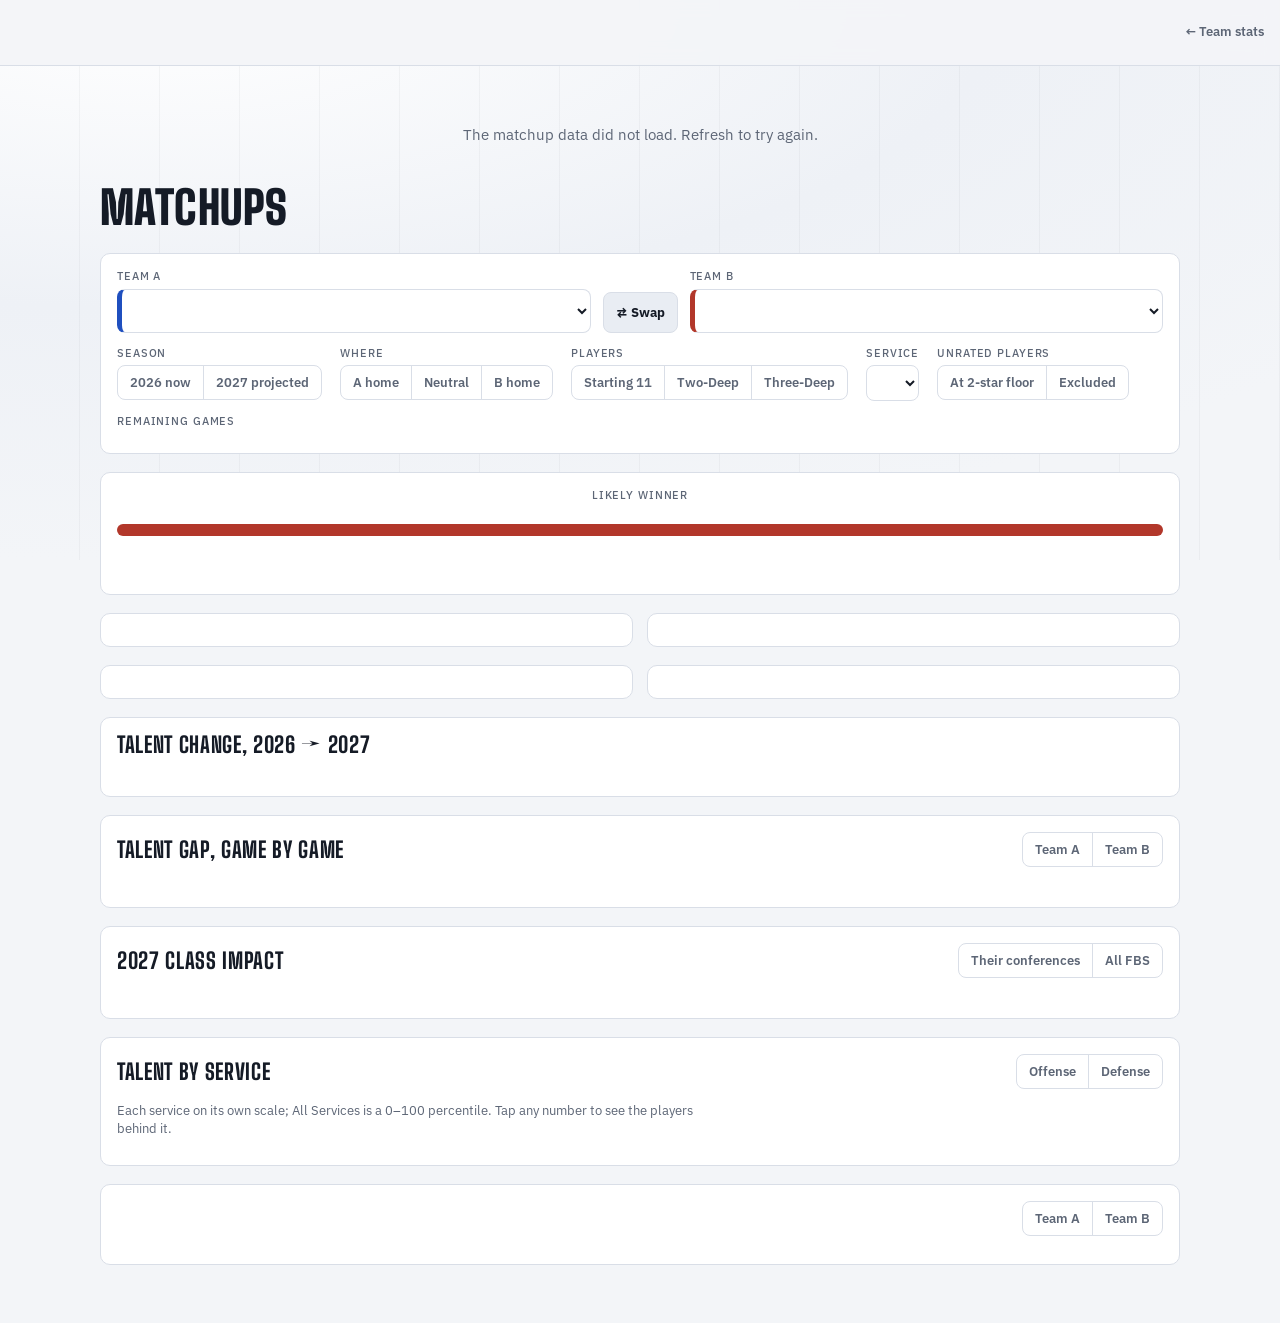
==== commit 126a1311: "Matchups: rename Top 11/22/33 to Starting 11, Two-Deep, Three-Deep Co-Authored-By: Claude Opus 5.5 <" ====
--- a/index.html
+++ b/index.html
@@ -178,7 +178,7 @@
     <div class="row">
       <div class="pick"><span class="lbl">Season</span><div class="seg" id="yr" role="group" aria-label="Season"><button type="button" data-v="2026">2026 now</button><button type="button" data-v="2027">2027 projected</button></div></div>
       <div class="pick"><span class="lbl">Where</span><div class="seg" id="site" role="group" aria-label="Site"><button type="button" data-v="A">A home</button><button type="button" data-v="N">Neutral</button><button type="button" data-v="B">B home</button></div></div>
-      <div class="pick"><span class="lbl">Players</span><div class="seg" id="tier" role="group" aria-label="Tier"><button type="button" data-v="11">Top 11</button><button type="button" data-v="22">Top 22</button><button type="button" data-v="33">Top 33</button></div></div>
+      <div class="pick"><span class="lbl">Players</span><div class="seg" id="tier" role="group" aria-label="Tier"><button type="button" data-v="11">Starting 11</button><button type="button" data-v="22">Two-Deep</button><button type="button" data-v="33">Three-Deep</button></div></div>
       <label class="pick"><span class="lbl">Service</span><select id="svc" class="small-sel"></select></label>
       <div class="pick"><span class="lbl">Unrated players</span><div class="seg" id="unr" role="group" aria-label="Unrated"><button type="button" data-v="floor">At 2-star floor</button><button type="button" data-v="excl">Excluded</button></div></div>
     </div>
@@ -232,7 +232,7 @@
   </section>
 
   <section class="panel" style="display:flex;flex-direction:column;gap:12px" aria-label="Rosters">
-    <div class="tabs"><h2><span id="rosYr"></span> top <span id="rosTier"></span></h2><div class="seg" id="rosTeam" role="group" aria-label="Team"><button type="button" data-v="A">Team A</button><button type="button" data-v="B">Team B</button></div></div>
+    <div class="tabs"><h2><span id="rosYr"></span> <span id="rosTier"></span></h2><div class="seg" id="rosTeam" role="group" aria-label="Team"><button type="button" data-v="A">Team A</button><button type="button" data-v="B">Team B</button></div></div>
     <div class="tblwrap" id="roster"></div>
   </section>
 
@@ -320,6 +320,8 @@
 try { Object.assign(S, JSON.parse(localStorage.getItem('fbsMatchup') || '{}')); } catch(e) {}
 // saved settings from older versions: only 11/22/33 exist now, and teams must still be on the board
 if (![11, 22, 33].includes(Number(S.tier))) S.tier = 22;
+const TIER_NAME = {11: 'Starting 11', 22: 'Two-Deep', 33: 'Three-Deep'};
+const tn = t => TIER_NAME[t] || ('top ' + t);
 if (!D.teams[S.A]) S.A = 'Auburn'; if (!D.teams[S.B]) S.B = 'Alabama';
 if (!['sc','d','avg','cur','nr','team'].includes(S.clsSort)) S.clsSort = 'sc';
 if (S.clsV !== 2) { S.clsSort = 'sc'; S.clsSortDir = undefined; S.clsV = 2; }
@@ -440,12 +442,12 @@
   const siteTxt = S.site === 'N' ? 'neutral site' : (S.site === 'A' ? `${S.A} home` : `${S.B} home`);
   const cells = S.yr === 2027 ? [
     ['2026 results carried forward', pr.res, `rating ${sgn(D.future.r26[S.A])} vs ${sgn(D.future.r26[S.B])} × ${pr.f.a.toFixed(2)}`],
-    [`2027 talent edge (top ${S.tier})`, pr.tal, `${fmt(pr.f.tal27[S.A])} vs ${fmt(pr.f.tal27[S.B])} × ${pr.f.b.toFixed(2)}`],
+    [`2027 talent edge (${tn(S.tier)})`, pr.tal, `${fmt(pr.f.tal27[S.A])} vs ${fmt(pr.f.tal27[S.B])} × ${pr.f.b.toFixed(2)}`],
     ['Home field', pr.home, siteTxt],
     ['Projected 2027 margin', pr.margin, `${S.A} perspective`],
   ] : [
     ['Season results edge', pr.res, `rating ${sgn(pr.m.rt[S.A])} vs ${sgn(pr.m.rt[S.B])}`],
-    [`Talent edge (top ${S.tier})`, pr.tal, `${fmt(pr.m.tal[S.A])} vs ${fmt(pr.m.tal[S.B])} × ${D.beta}`],
+    [`Talent edge (${tn(S.tier)})`, pr.tal, `${fmt(pr.m.tal[S.A])} vs ${fmt(pr.m.tal[S.B])} × ${D.beta}`],
     ['Home field', pr.home, siteTxt],
     ['Projected margin', pr.margin, `${S.A} perspective`],
   ];
@@ -455,13 +457,13 @@
       const n = o.length + d.length; if (!n) return `${esc(tm)}: everyone available`;
       const named = [...o, ...d].filter(p => p.outKind !== 'idle').map(p => `${esc(p.name)} (${esc(p.out)})`);
       return `${esc(tm)}: <button class="tap" type="button" data-k="turn|${esc(tm)}|O|out">${o.length} offense</button> · <button class="tap" type="button" data-k="turn|${esc(tm)}|D|out">${d.length} defense</button> not available${named.length ? ' — ' + named.slice(0, 3).join(', ') + (named.length > 3 ? ', …' : '') : ''}`; });
-    $('outNote').innerHTML = S.yr === 2026 ? `<b>Availability (top ${S.tier}):</b> ${bits.join(' &nbsp;|&nbsp; ')}. Players who are out are left out of the talent edge; the next most-snapped player counts instead.` : '';
+    $('outNote').innerHTML = S.yr === 2026 ? `<b>Availability (${tn(S.tier)}):</b> ${bits.join(' &nbsp;|&nbsp; ')}. Players who are out are left out of the talent edge; the next most-snapped player counts instead.` : '';
   }
   if (S.yr === 2027){
     const f = pr.f;
-    $('modelNote').textContent = `How the 2027 projection works: half of this season's results rating carries over (${f.a.toFixed(2)} × the gap), plus ${f.b.toFixed(2)} points per point of projected 2027 top-${S.tier} talent gap, plus ${f.hfa.toFixed(1)} points of home field. Those weights come from predicting 2026 games using 2025 results and 2026 talent: that picked ${Math.round(f.winner*100)}% of ${f.n} winners (typical miss ${f.rmse.toFixed(1)} points), against ${Math.round(f.winner_results_only*100)}% using last season's results alone. Outgoing transfers and the rest of the 2027 class are not known yet, so this moves after signing day and the portal window.`;
+    $('modelNote').textContent = `How the 2027 projection works: half of this season's results rating carries over (${f.a.toFixed(2)} × the gap), plus ${f.b.toFixed(2)} points per point of projected 2027 ${tn(S.tier)} talent gap, plus ${f.hfa.toFixed(1)} points of home field. Those weights come from predicting 2026 games using 2025 results and 2026 talent: that picked ${Math.round(f.winner*100)}% of ${f.n} winners (typical miss ${f.rmse.toFixed(1)} points), against ${Math.round(f.winner_results_only*100)}% using last season's results alone. Outgoing transfers and the rest of the 2027 class are not known yet, so this moves after signing day and the portal window.`;
   } else {
-    $('modelNote').textContent = `How it works: a margin rating built from every completed 2026 game (actual margins, no cap; FCS opponents pooled), plus ${D.beta} points per point of top-${S.tier} talent gap, plus ${pr.m.hfa.toFixed(1)} points of home field. Win odds assume a typical miss of ${D.bench.sigma.toFixed(1)} points. Tested week by week on games it hadn't seen, it picked ${Math.round(D.bench.model_winner*100)}% of winners (typical miss ${D.bench.model_rmse.toFixed(1)}); the betting line picked ${Math.round(D.bench.market_winner*100)}% of the same ${D.bench.n} games (typical miss ${D.bench.market_rmse.toFixed(1)}). The odds always use All Services talent with unrated at the floor; the service and unrated filters change the talent views below, not the odds.`;
+    $('modelNote').textContent = `How it works: a margin rating built from every completed 2026 game (actual margins, no cap; FCS opponents pooled), plus ${D.beta} points per point of ${tn(S.tier)} talent gap, plus ${pr.m.hfa.toFixed(1)} points of home field. Win odds assume a typical miss of ${D.bench.sigma.toFixed(1)} points. Tested week by week on games it hadn't seen, it picked ${Math.round(D.bench.model_winner*100)}% of winners (typical miss ${D.bench.model_rmse.toFixed(1)}); the betting line picked ${Math.round(D.bench.market_winner*100)}% of the same ${D.bench.n} games (typical miss ${D.bench.market_rmse.toFixed(1)}). The odds always use All Services talent with unrated at the floor; the service and unrated filters change the talent views below, not the odds.`;
   }
 
   for (const [el, t, cls] of [['factA', S.A, 'a'], ['factB', S.B, 'b']]){
@@ -497,7 +499,7 @@
     return `<div class="vs"><button class="tap va" data-k="${esc(ka)}" type="button">${fmt(a)}</button><div class="meter l"><i style="width:${w(a)}%;background:var(--${co})"></i></div><div class="grp">${esc(lab)}<br>${edge}</div><div class="meter"><i style="width:${w(b)}%;background:var(--${cd})"></i></div><button class="tap vb" data-k="${esc(kb)}" type="button">${fmt(b)}</button></div>`;
   }).join('');
   $(el).innerHTML = `<h3><span style="color:var(--${co})"><span>${esc(off)}</span> offense</span> vs <span style="color:var(--${cd})"><span>${esc(def)}</span> defense</span></h3>${html}
-    <p class="note" style="margin:8px 0 0">${S.svc === 'ALL' ? 'All Services' : esc(S.svc)} percentile, 0–100, top ${t} on each side, unrated ${S.unr === 'floor' ? 'scored as 0' : 'left out'}. Tap a number for the players.</p>`;
+    <p class="note" style="margin:8px 0 0">${S.svc === 'ALL' ? 'All Services' : esc(S.svc)} percentile, 0–100, ${tn(t)} on each side, unrated ${S.unr === 'floor' ? 'scored as 0' : 'left out'}. Tap a number for the players.</p>`;
 }
 
 function table(){
@@ -536,10 +538,10 @@
 
 function lostRows(ps){
   const body = ps.slice().sort((a, b) => (b.all ?? -1) - (a.all ?? -1)).map(p => `<tr><td style="font-family:var(--body);text-align:left">${esc(p.name)}<div class="note">${esc(p.cls || '')}</div></td><td>${esc(p.pos)}</td><td style="font-family:var(--body);text-align:left">${esc(p.team)}</td><td>${p.rank}</td><td><b>${fmt(p.all)}</b></td></tr>`).join('');
-  return `<div class="tblwrap"><table class="pl"><tr><th style="text-align:left">Player</th><th>Pos</th><th style="text-align:left">Now at</th><th>Rank there</th><th>All</th></tr>${body || '<tr><td colspan="5" class="note">None in another team\'s top 33.</td></tr>'}</table></div>`;
+  return `<div class="tblwrap"><table class="pl"><tr><th style="text-align:left">Player</th><th>Pos</th><th style="text-align:left">Now at</th><th>Rank there</th><th>All</th></tr>${body || '<tr><td colspan="5" class="note">None in another team\'s Three-Deep.</td></tr>'}</table></div>`;
 }
 function roster(){
-  const team = S.rosTeam === 'A' ? S.A : S.B; $('rosTier').textContent = S.tier; $('rosYr').textContent = S.yr === 2027 ? 'Projected 2027' : '2026';
+  const team = S.rosTeam === 'A' ? S.A : S.B; $('rosTier').textContent = tn(S.tier); $('rosYr').textContent = S.yr === 2027 ? 'Projected 2027' : '2026';
   const o = inTier(team, 'O', S.tier), d = inTier(team, 'D', S.tier);
   const outOf = side => S.yr === 2026 ? outList(team, side, S.tier) : [];
   const outBlock = side => { const x = outOf(side); return x.length ? `<h3 class="lbl" style="margin:10px 0 4px;color:var(--b)">${side === 'O' ? 'Offense' : 'Defense'} · not available (${x.length}) — replaced by the next most-snapped players</h3>${playerRows(x, S.svc)}` : ''; };
@@ -568,7 +570,7 @@
       const v0 = pctVal(team, side, t, 'ALL', S.unr, 2026), v1 = pctVal(team, side, t, 'ALL', S.unr, 2027), d = v1 - v0;
       const r0 = natRank(team, side, t, 2026), r1 = natRank(team, side, t, 2027), dr = r0 - r1;
       const L = turnLists(team, side, t), k = x => `turn|${team}|${side}|${x}`;
-      return `<div class="tside"><span class="lbl">${side === 'O' ? 'Offense' : 'Defense'} · top ${t}</span><span></span>
+      return `<div class="tside"><span class="lbl">${side === 'O' ? 'Offense' : 'Defense'} · ${tn(t)}</span><span></span>
         <span class="big num">${fmt(v0)} → ${fmt(v1)}</span><span class="dl ${d > 0.05 ? 'up' : d < -0.05 ? 'dn' : ''}" style="font-size:14px">${sgn(d)}</span>
         <span class="note">National rank</span><span class="num">#${r0} → #${r1} <span class="dl ${dr > 0 ? 'up' : dr < 0 ? 'dn' : ''}">${dr > 0 ? '▲' + dr : dr < 0 ? '▼' + (-dr) : 'even'}</span></span>
         <div class="tcounts">
@@ -577,14 +579,14 @@
           <span>Returning <button class="tap" type="button" data-k="${k('ret')}">${L.ret.length}</button></span>
           <span>2026 transfers in <button class="tap" type="button" data-k="${k('tin')}">${L.tin.length}</button></span>
           <span>Lost to transfer <button class="tap" type="button" data-k="${k('lost')}">${L.lost.length}</button></span>
-          <span>Freshmen in the top ${t} <button class="tap" type="button" data-k="${k('fresh')}">${L.fresh.length}</button></span>
+          <span>Freshmen in the ${tn(t)} <button class="tap" type="button" data-k="${k('fresh')}">${L.fresh.length}</button></span>
           <span>Not available now <button class="tap" type="button" data-k="${k('out')}">${L.out.length}</button></span>
         </div></div>`;
     }).join('');
     $(el).innerHTML = `<h3 style="font:800 18px/1 var(--display);text-transform:uppercase;margin:0;color:var(--${cls})">${esc(team)}</h3>${blocks}`;
   }
   $('turnNote').textContent = `All Services percentile, unrated ${S.unr === 'floor' ? 'at floor' : 'excluded'}`;
-  $('turnFoot').textContent = 'Rank is the honest read: incoming recruits are all rated while the backups they compete with often are not on a depth chart, so most teams gain a little raw talent. "Lost to transfer" = players from the 2025 roster who are now in another team\'s 2026 top 33, matched year over year from CFBD rosters. Outgoing 2027 transfers and late signees are unknown until December and January.';
+  $('turnFoot').textContent = 'Rank is the honest read: incoming recruits are all rated while the backups they compete with often are not on a depth chart, so most teams gain a little raw talent. "Lost to transfer" = players from the 2025 roster who are now in another team\'s 2026 Three-Deep, matched year over year from CFBD rosters. Outgoing 2027 transfers and late signees are unknown until December and January.';
 }
 
 // ---------- talent gap by game (Pink's Show style) ----------
@@ -618,12 +620,12 @@
     return `<tr><td style="font-family:var(--mono)">${r.post ? 'Post' : r.wk}</td><td class="note" style="white-space:nowrap">${dt}</td><td style="text-align:left;font-family:var(--body)">${r.site === 'A' ? '@ ' : r.site === 'N' ? 'vs ' : ''}${oppBtn}${cfp}</td><td>${theirs}</td><td>${gapTxt}</td><td style="white-space:nowrap"><span class="dl ${cls}" style="font-size:13px">${res}</span></td></tr>`;
   }).join('');
   const unitTxt = S.svc === 'ALL' ? 'All Services percentile' : S.svc + ' rating points';
-  $('sched').innerHTML = `<table><tr><th>Wk</th><th>Date</th><th style="text-align:left">Opponent</th><th title="Opponent's top-${S.tier} talent (offense and defense averaged) and its national rank among 138 FBS teams">Their talent · rank</th><th title="${esc(team)}'s talent minus the opponent's, same units">${esc(team)} edge</th><th>Result / projection</th></tr>${body}</table>`;
-  $('schNote').innerHTML = `<b>${esc(team)}</b> top-${S.tier} talent ${fmt(me)}, #${myRank} nationally (${unitTxt}, offense and defense averaged, unrated ${S.unr === 'floor' ? 'at the floor' : 'excluded'}; players who are out are left out). Record with the talent edge: <b>${advW}-${advL}</b>. Without it: <b>${disW}-${disL}</b>.${fcsW + fcsL ? ` Against FCS: ${fcsW}-${fcsL}.` : ''} Projections use the same model as the matchup above; FCS opponents get the pooled FCS rating. Tap an FBS opponent to load that matchup.`;
+  $('sched').innerHTML = `<table><tr><th>Wk</th><th>Date</th><th style="text-align:left">Opponent</th><th title="Opponent's ${tn(S.tier)} talent (offense and defense averaged) and its national rank among 138 FBS teams">Their talent · rank</th><th title="${esc(team)}'s talent minus the opponent's, same units">${esc(team)} edge</th><th>Result / projection</th></tr>${body}</table>`;
+  $('schNote').innerHTML = `<b>${esc(team)}</b> ${tn(S.tier)} talent ${fmt(me)}, #${myRank} nationally (${unitTxt}, offense and defense averaged, unrated ${S.unr === 'floor' ? 'at the floor' : 'excluded'}; players who are out are left out). Record with the talent edge: <b>${advW}-${advL}</b>. Without it: <b>${disW}-${disL}</b>.${fcsW + fcsL ? ` Against FCS: ${fcsW}-${fcsL}.` : ''} Projections use the same model as the matchup above; FCS opponents get the pooled FCS rating. Tap an FBS opponent to load that matchup.`;
 }
 document.addEventListener('click', e => { const b = e.target.closest('[data-opp]'); if (!b) return; const team = S.schTeam === 'A' ? S.A : S.B; S.A = team; S.B = b.dataset.opp; S.site = siteFromSchedule() ?? 'N'; render(); window.scrollTo({top: 0, behavior: 'smooth'}); });
 
-// ---------- 2027 class impact: incoming class vs current top 33 ----------
+// ---------- 2027 class impact: incoming class vs current Three-Deep ----------
 function classImpact(){
   const svcIdx = S.svc === 'ALL' ? -1 : SV.indexOf(S.svc);
   const score = p => svcIdx < 0 ? p.all : (p.s[svcIdx][2] === 'U' ? null : p.s[svcIdx][0]);
@@ -644,7 +646,7 @@
   const rankBy = (key) => { for (const r of rows) r[key + 'Rk'] = 1 + rows.filter(x => x[key] > r[key]).length; };
   rankBy('avg'); rankBy('d'); rankBy('cur'); rankBy('sc');
   // the sortable metrics; '#' always shows the national rank on whichever metric the table is sorted by
-  const cols = {sc: [-1, 'Class rank score', 'scRk'], d: [-1, 'Impact', 'dRk'], avg: [-1, 'Class avg', 'avgRk'], cur: [-1, 'Current top 33', 'curRk'], nr: [-1, 'Rated commits', null], team: [1, 'Team', null]};
+  const cols = {sc: [-1, 'Class rank score', 'scRk'], d: [-1, 'Impact', 'dRk'], avg: [-1, 'Class avg', 'avgRk'], cur: [-1, 'Current Three-Deep', 'curRk'], nr: [-1, 'Rated commits', null], team: [1, 'Team', null]};
   if (!cols[S.clsSort]) S.clsSort = 'sc';
   const dir = S.clsSortDir ?? cols[S.clsSort][0];
   const val = r => S.clsSort === 'team' ? r.team : r[S.clsSort];
@@ -658,7 +660,7 @@
   const rk = n => `<span class="note">#${n}</span>`;
   $('classes').innerHTML = `<table><tr><th style="text-align:left" title="National rank on the sorted column">#</th>${th('team', 1)}${th('sc')}${th('d')}${th('avg')}${th('cur')}${th('nr')}</tr>${show.map(r => `<tr style="${r.team === S.A ? 'background:var(--a-soft)' : r.team === S.B ? 'background:var(--b-soft)' : ''}"><td style="text-align:left;font-family:var(--mono)">${r[rkKey]}</td><td style="text-align:left;font-family:var(--body)">${esc(r.team)} <span class="note">${esc(r.conf)}</span></td><td>${fmt(r.sc, 1)} ${rk(r.scRk)}</td><td><span class="dl ${r.d > 0 ? 'up' : 'dn'}" style="font-size:13px">${sgn(r.d, dp)}</span> ${rk(r.dRk)}</td><td>${fmt(r.avg, dp)} ${rk(r.avgRk)}</td><td>${fmt(r.cur, dp)} ${rk(r.curRk)}</td><td><button class="tap" type="button" data-k="class|${esc(r.team)}">${r.nr}</button>${r.n > r.nr ? `<span class="note"> of ${r.n}</span>` : ''}</td></tr>`).join('')}</table>`;
   const unit = S.svc === 'ALL' ? 'All Services percentile (0-100, each service\'s rating converted to a percentile of its high-school pool, then averaged)' : `${S.svc} rating`;
-  $('clsNote').innerHTML = `<b>Class rank score</b> = how the class ranks as a whole, the way the recruiting sites rank team classes: every rated commit's ${S.svc === 'ALL' ? 'All Services' : esc(S.svc)} percentile, best first, with the top of the class weighted most, scaled so a full 25-man class of Nth-percentile players scores about N. It rewards size and quality together, so a small elite class does not outrank a full one. This is the default sort. <b>Impact</b> = class avg minus current top 33; positive means the incoming class is better than the players it joins. <b>Class avg</b> = average ${unit} of the school's rated 2027 commits. <b>Current top 33</b> = average of the 33 most-snapped available players on offense and on defense this season, same scale, unrated excluded. <b>Rated commits</b> = committed 2027 signees this service rates (tap to see them; "of N" = all commits). Small <b>#</b> = national rank on that column among ${rows.length} FBS teams; the first column is the rank on whichever column is sorted. Tap a column heading to sort. Classes are not final until signing day.`;
+  $('clsNote').innerHTML = `<b>Class rank score</b> = how the class ranks as a whole, the way the recruiting sites rank team classes: every rated commit's ${S.svc === 'ALL' ? 'All Services' : esc(S.svc)} percentile, best first, with the top of the class weighted most, scaled so a full 25-man class of Nth-percentile players scores about N. It rewards size and quality together, so a small elite class does not outrank a full one. This is the default sort. <b>Impact</b> = class avg minus current Three-Deep; positive means the incoming class is better than the players it joins. <b>Class avg</b> = average ${unit} of the school's rated 2027 commits. <b>Current Three-Deep</b> = average of the 33 most-snapped available players on offense and on defense this season, same scale, unrated excluded. <b>Rated commits</b> = committed 2027 signees this service rates (tap to see them; "of N" = all commits). Small <b>#</b> = national rank on that column among ${rows.length} FBS teams; the first column is the rank on whichever column is sorted. Tap a column heading to sort. Classes are not final until signing day.`;
 }
 document.addEventListener('click', e => { const h = e.target.closest('[data-cls-sort]'); if (!h) return; const k = h.dataset.clsSort;
   if (S.clsSort === k) S.clsSortDir = -(S.clsSortDir ?? (k === 'team' ? 1 : -1)); else { S.clsSort = k; S.clsSortDir = undefined; }
@@ -668,9 +670,9 @@
 function openSheet(key){
   const parts = key.split('|'), kind = parts[0], t = S.tier;
   let ps = [], title = '', sub = '', svc = S.svc;
-  if (kind === 'unit'){ const [, team, side] = parts; ps = inTier(team, side, t); title = `${team} ${side === 'O' ? 'offense' : 'defense'}`; sub = `Top ${t} · ${svc === 'ALL' ? 'All Services' : svc}`; }
-  if (kind === 'grp'){ const [, team, side, g] = parts; ps = inTier(team, side, t).filter(p => p.grp === g); title = `${team} ${g}`; sub = `Top ${t} ${side === 'O' ? 'offense' : 'defense'} · ${ps.length} players`; }
-  if (kind === 'svc'){ const [, team, side, s] = parts; svc = s; ps = inTier(team, side, t); title = `${team} ${side === 'O' ? 'offense' : 'defense'}`; sub = `Top ${t} · ${s === 'ALL' ? 'All Services' : s}`; }
+  if (kind === 'unit'){ const [, team, side] = parts; ps = inTier(team, side, t); title = `${team} ${side === 'O' ? 'offense' : 'defense'}`; sub = `${tn(t)} · ${svc === 'ALL' ? 'All Services' : svc}`; }
+  if (kind === 'grp'){ const [, team, side, g] = parts; ps = inTier(team, side, t).filter(p => p.grp === g); title = `${team} ${g}`; sub = `${tn(t)} ${side === 'O' ? 'offense' : 'defense'} · ${ps.length} players`; }
+  if (kind === 'svc'){ const [, team, side, s] = parts; svc = s; ps = inTier(team, side, t); title = `${team} ${side === 'O' ? 'offense' : 'defense'}`; sub = `${tn(t)} · ${s === 'ALL' ? 'All Services' : s}`; }
   if (kind === 'class'){
     const team = parts[1]; ps = (byTeam[team] || []).filter(p => p.st === 'C').sort((a, b) => (b.all ?? 0) - (a.all ?? 0));
     $('shTitle').textContent = `${team}: 2027 commits`; $('shSub').textContent = `${ps.length} committed · ratings from each service`;
@@ -679,8 +681,8 @@
   if (kind === 'turn'){
     const [, team, side, x] = parts; const L = turnLists(team, side, t);
     ps = L[x]; const sd = side === 'O' ? 'offense' : 'defense';
-    title = {out: `${team}: not available now`, fresh: `${team}: freshmen in the top ${t}`, leaveE: `${team}: leaving, out of eligibility`, leaveP: `${team}: leaving, transfer portal`, leave: `${team}: leaving`, arrive: `${team}: 2027 commits in the top ${t}`, ret: `${team}: returning in 2027`, tin: `${team}: 2026 transfers in`, lost: `${team}: lost to transfer`}[x];
-    sub = {out: `Would be in the 2026 top ${t} ${sd} on season snaps; dropped from remaining-game projections`, fresh: `True freshmen (2026 class) in the 2026 top ${t} ${sd}: early equity`, leaveE: `Seniors and graduates in the 2026 top ${t} ${sd}`, leaveP: `Announced portal entrants in the 2026 top ${t} ${sd} (the portal window opens in January)`, leave: `Seniors and graduates in the 2026 top ${t} ${sd}`, arrive: `Projected 2027 top ${t} ${sd}`, ret: `Projected 2027 top ${t} ${sd}`, tin: `2026 top ${t} ${sd} · from another 2025 roster`, lost: `On ${team}'s 2025 roster, now in another team's 2026 top 33 ${sd}`}[x] + ` · ${ps.length} players`;
+    title = {out: `${team}: not available now`, fresh: `${team}: freshmen in the ${tn(t)}`, leaveE: `${team}: leaving, out of eligibility`, leaveP: `${team}: leaving, transfer portal`, leave: `${team}: leaving`, arrive: `${team}: 2027 commits in the ${tn(t)}`, ret: `${team}: returning in 2027`, tin: `${team}: 2026 transfers in`, lost: `${team}: lost to transfer`}[x];
+    sub = {out: `Would be in the 2026 ${tn(t)} ${sd} on season snaps; dropped from remaining-game projections`, fresh: `True freshmen (2026 class) in the 2026 ${tn(t)} ${sd}: early equity`, leaveE: `Seniors and graduates in the 2026 ${tn(t)} ${sd}`, leaveP: `Announced portal entrants in the 2026 ${tn(t)} ${sd} (the portal window opens in January)`, leave: `Seniors and graduates in the 2026 ${tn(t)} ${sd}`, arrive: `Projected 2027 ${tn(t)} ${sd}`, ret: `Projected 2027 ${tn(t)} ${sd}`, tin: `2026 ${tn(t)} ${sd} · from another 2025 roster`, lost: `On ${team}'s 2025 roster, now in another team's 2026 Three-Deep ${sd}`}[x] + ` · ${ps.length} players`;
     $('shTitle').textContent = title; $('shSub').textContent = sub;
     $('shBody').innerHTML = x === 'lost' ? lostRows(ps) : playerRows(ps, S.svc, x === 'arrive' || x === 'ret' ? 2027 : 2026);
     const dlg = $('sheet'); if (dlg.showModal) dlg.showModal(); else dlg.setAttribute('open', ''); return;
@@ -689,7 +691,7 @@
     const [, team, side, s, b] = parts; svc = s;
     ps = inTier(team, side, t).filter(p => bucket(p, s) === b);
     title = `${team}: ${b === 'H' ? 'high-school recruits, rated' : b === 'T' ? 'transfers' : 'high-school recruits, unrated'}`;
-    sub = `Top ${t} ${side === 'O' ? 'offense' : 'defense'} · ${s === 'ALL' ? 'any service' : s} · ${ps.length} players`;
+    sub = `${tn(t)} ${side === 'O' ? 'offense' : 'defense'} · ${s === 'ALL' ? 'any service' : s} · ${ps.length} players`;
   }
   $('shTitle').textContent = title; $('shSub').textContent = sub;
   $('shBody').innerHTML = playerRows(ps, svc);
@@ -701,7 +703,7 @@
 
 const last = new Date(D.last_played);
 $('asof').textContent = `2026 depth charts and recruiting ratings for all ${TEAMS.length} FBS teams · results through ${last.toLocaleDateString('en-US', {month:'short', day:'numeric', timeZone:'America/Chicago'})}`;
-$('foot').innerHTML = `<span>Players ranked by PFF season-to-date snaps on each side of the ball: the 11, 22 and 33 most-snapped players. Refreshed weekly from PFF.</span><span>Original high-school ratings from 247Sports, 247 Composite (via CollegeFootballData), On3, On3 Industry, ESPN and Rivals. Portal-only ratings count at a ${Math.round(D.discount*100)}% discount above each service's 2-star floor.</span><span>Results, SP+, FPI and Elo from CollegeFootballData. Market lines are the median across books.</span>`;
+$('foot').innerHTML = `<span>Players ranked by PFF season-to-date snaps on each side of the ball: the 11, 22 and 33 most-snapped players (Starting 11, Two-Deep and Three-Deep). Refreshed weekly from PFF.</span><span>Original high-school ratings from 247Sports, 247 Composite (via CollegeFootballData), On3, On3 Industry, ESPN and Rivals. Portal-only ratings count at a ${Math.round(D.discount*100)}% discount above each service's 2-star floor.</span><span>Results, SP+, FPI and Elo from CollegeFootballData. Market lines are the median across books.</span>`;
 if (window.__EMBED && window.parent !== window) {
   const post = () => window.parent.postMessage({psMatchupsHeight: document.documentElement.scrollHeight}, location.origin);
   new ResizeObserver(post).observe(document.body); post();
@@ -710,7 +712,7 @@
   let VIEW = null;
   const sheetEl = document.getElementById('sheet');
   const place = () => { if (!sheetEl.open || !VIEW) return; const h = Math.max(240, VIEW.h - 32); sheetEl.style.top = (VIEW.top + 16) + 'px'; sheetEl.style.maxHeight = Math.min(820, h) + 'px'; };
-  new MutationObserver(place).observe(sheetEl, {attributes: true, attributeFilter: ['open']});
+  new MutationObserver(() => { if (sheetEl.open) window.parent.postMessage({psNeedView: 1}, location.origin); place(); }).observe(sheetEl, {attributes: true, attributeFilter: ['open']});
   window.addEventListener('message', e => {
     if (e.origin !== location.origin || !e.data) return;
     if (e.data.psTheme !== undefined) { const t = e.data.psTheme; if (t) document.documentElement.setAttribute('data-theme', t); else document.documentElement.removeAttribute('data-theme'); }
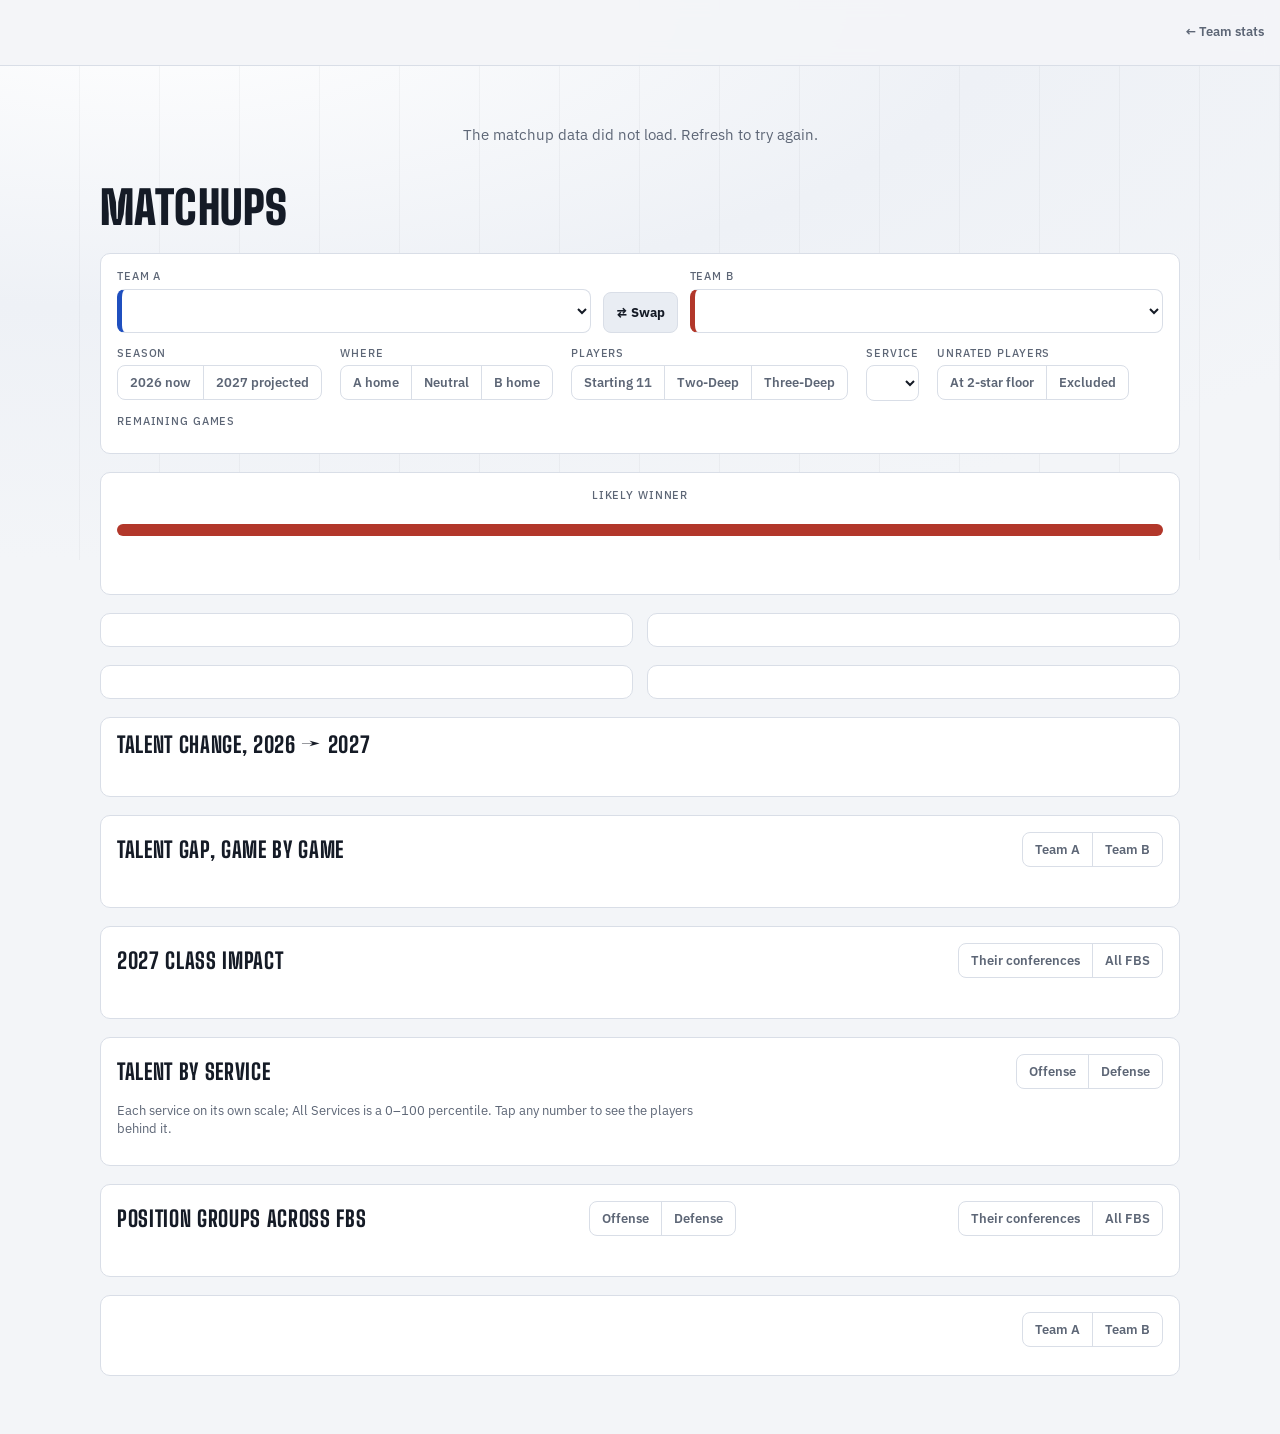
==== commit 3ee33b6d: "Matchups: position groups ranked across FBS, and national group ranks in the unit matchups Co-Author" ====
--- a/index.html
+++ b/index.html
@@ -117,7 +117,7 @@
 .badge{font:600 10px var(--body);border-radius:4px;padding:1px 5px;margin-left:5px;vertical-align:1px}
 .bt{background:color-mix(in srgb,var(--gold) 20%,transparent);color:var(--gold)}
 .bf{background:var(--soft);color:var(--muted)}
-.basisT{color:var(--gold)} .basisU{color:var(--muted)}
+.basisT{color:var(--gold)} .basisU{color:var(--muted)} .cnted{font-size:.8em;color:var(--muted);white-space:nowrap} #groups th{position:sticky;top:0;background:var(--panel);z-index:1} .grk{display:block;font-size:10px;color:var(--muted);font-weight:500;line-height:1.1} .pctl{font-size:.75em;color:var(--muted);white-space:nowrap;line-height:1.2} .steq{color:var(--gold);font-weight:600} td.rtg{color:var(--muted)}
 .dl{font:500 11px var(--mono);margin-left:4px}.dl.up{color:var(--good)}.dl.dn{color:var(--b)}
 .bc{background:color-mix(in srgb,var(--good) 18%,transparent);color:var(--good)}
 .bl{background:var(--b-soft);color:var(--b)}
@@ -231,6 +231,12 @@
     <div class="tblwrap" id="tbl"></div>
   </section>
 
+  <section class="panel" style="display:flex;flex-direction:column;gap:12px" aria-label="Position groups across FBS">
+    <div class="tabs"><h2>Position groups across FBS</h2><div class="seg" id="grpSide" role="group" aria-label="Side"><button type="button" data-v="O">Offense</button><button type="button" data-v="D">Defense</button></div><div class="seg" id="grpScope" role="group" aria-label="Scope"><button type="button" data-v="conf">Their conferences</button><button type="button" data-v="all">All FBS</button></div></div>
+    <div class="tblwrap" id="groups" style="max-height:560px;overflow:auto"></div>
+    <p class="note" id="grpNote" style="margin:0"></p>
+  </section>
+
   <section class="panel" style="display:flex;flex-direction:column;gap:12px" aria-label="Rosters">
     <div class="tabs"><h2><span id="rosYr"></span> <span id="rosTier"></span></h2><div class="seg" id="rosTeam" role="group" aria-label="Team"><button type="button" data-v="A">Team A</button><button type="button" data-v="B">Team B</button></div></div>
     <div class="tblwrap" id="roster"></div>
@@ -316,7 +322,7 @@
 const SV = D.services, TEAMS = Object.keys(D.teams).sort();
 const P = D.players.map(r => ({team:r[0], side:r[1], rank:r[2], pos:r[3], name:r[4], cls:r[5], st:r[6], fill:r[7], hs:r[8], grp:r[9], s:r[10], all:r[11], from:r[12], r27:r[13], leave:r[14], snaps:r[15], games:r[16], out:r[17], outWhy:r[18], orank:r[19], outKind:r[20], outSrc:r[21]}));
 const byTeam = {}; P.forEach(p => (byTeam[p.team] ??= []).push(p));
-const S = {schTeam:'A', clsScope:'conf', clsSort:'sc', yr:2026, A:'Auburn', B:'Alabama', site:'N', tier:22, svc:'ALL', unr:'floor', tblSide:'O', rosTeam:'A'};
+const S = {schTeam:'A', clsScope:'conf', clsSort:'sc', yr:2026, A:'Auburn', B:'Alabama', site:'N', tier:22, svc:'ALL', unr:'floor', tblSide:'O', rosTeam:'A', grpSide:'O', grpScope:'all', grpSort:'unit'};
 try { Object.assign(S, JSON.parse(localStorage.getItem('fbsMatchup') || '{}')); } catch(e) {}
 // saved settings from older versions: only 11/22/33 exist now, and teams must still be on the board
 if (![11, 22, 33].includes(Number(S.tier))) S.tier = 22;
@@ -348,7 +354,7 @@
 for (const id of ['teamA','teamB']) $(id).innerHTML = TEAMS.map(t => { const c = D.teams[t].polls.cfp; return `<option value="${esc(t)}">${c ? '#' + c + ' ' : ''}${esc(t)} (${esc(D.teams[t].conf)})</option>`; }).join('');
 $('svc').innerHTML = `<option value="ALL">All Services</option>` + SV.map(s => `<option value="${esc(s)}">${esc(s)}</option>`).join('');
 function seg(id, key, cast = v => v){ const el = $(id); el.addEventListener('click', e => { const b = e.target.closest('button'); if (!b) return; S[key] = cast(b.dataset.v); render(); }); }
-seg('schTeam','schTeam'); seg('clsScope','clsScope'); seg('yr','yr', Number); seg('site','site'); seg('tier','tier', Number); seg('unr','unr'); seg('tblSide','tblSide'); seg('rosTeam','rosTeam');
+seg('schTeam','schTeam'); seg('clsScope','clsScope'); seg('yr','yr', Number); seg('site','site'); seg('tier','tier', Number); seg('unr','unr'); seg('tblSide','tblSide'); seg('rosTeam','rosTeam'); seg('grpSide','grpSide'); seg('grpScope','grpScope');
 $('teamA').onchange = e => { S.A = e.target.value; S.site = siteFromSchedule() ?? S.site; render(); };
 $('teamB').onchange = e => { S.B = e.target.value; S.site = siteFromSchedule() ?? S.site; render(); };
 $('svc').onchange = e => { S.svc = e.target.value; render(); };
@@ -377,7 +383,7 @@
 }
 function inTier(team, side, tier, yr = S.yr){
   const ps = (byTeam[team] || []).filter(p => p.side === side);
-  return yr === 2027 ? ps.filter(p => p.r27 && p.r27 <= tier).sort((a,b) => a.r27 - b.r27) : ps.filter(p => p.st !== 'C' && p.rank <= tier);
+  return yr === 2027 ? ps.filter(p => p.r27 && p.r27 <= tier).sort((a,b) => a.r27 - b.r27) : ps.filter(p => p.st !== 'C' && p.st !== 'TC' && p.rank <= tier);
 }
 // players who would be in this top-N on season snaps but are out now (portal, dismissed, injured, not playing)
 function outList(team, side, tier){ return (byTeam[team] || []).filter(p => p.side === side && p.out && p.orank <= tier).sort((a, b) => a.orank - b.orank); }
@@ -420,7 +426,7 @@
 function render(){
   if (!window.__EMBED) try { localStorage.setItem('fbsMatchup', JSON.stringify(S)); } catch(e) {}
   $('teamA').value = S.A; $('teamB').value = S.B; $('svc').value = S.svc;
-  for (const [id, key] of [['schTeam','schTeam'],['clsScope','clsScope'],['yr','yr'],['site','site'],['tier','tier'],['unr','unr'],['tblSide','tblSide'],['rosTeam','rosTeam']])
+  for (const [id, key] of [['schTeam','schTeam'],['clsScope','clsScope'],['yr','yr'],['site','site'],['tier','tier'],['unr','unr'],['tblSide','tblSide'],['rosTeam','rosTeam'],['grpSide','grpSide'],['grpScope','grpScope']])
     $(id).querySelectorAll('button').forEach(b => b.setAttribute('aria-pressed', String(b.dataset.v == S[key])));
   $('site').querySelector('[data-v="A"]').textContent = `${S.A} home`; $('site').querySelector('[data-v="B"]').textContent = `${S.B} home`;
   $('rosTeam').querySelector('[data-v="A"]').textContent = S.A; $('rosTeam').querySelector('[data-v="B"]').textContent = S.B;
@@ -481,59 +487,119 @@
 
   unitPanel('unit1', S.A, S.B, 'a', 'b');
   unitPanel('unit2', S.B, S.A, 'b', 'a');
-  table(); roster(); turnover(); schedule(); classImpact();
-}
-
+  table(); groups(); roster(); turnover(); schedule(); classImpact();
+}
+
+// ---------- position groups ranked across FBS ----------
+const GROUPS = {O: [['QB','QB'],['RB','RB'],['WR','WR'],['TE','TE'],['OL','OL']], D: [['DL','DL'],['LB','LB'],['DB','DB']]};
+const grpCache = {};
+// every FBS team's score for each position group (the same score as the unit matchups: average percentile of the
+// group's players in the chosen depth, on the chosen service and unrated setting), with national ranks
+function grpRanks(side){
+  const key = [side, S.tier, S.yr, S.svc, S.unr].join('|');
+  if (grpCache[key]) return grpCache[key];
+  const rows = TEAMS.map(team => {
+    const ps = inTier(team, side, S.tier), r = {team, conf: D.teams[team].conf, unit: pctVal(team, side, S.tier)};
+    for (const [g] of GROUPS[side]) { const gp = ps.filter(p => p.grp === g); r[g] = groupScore(gp); r[g + 'N'] = gp.length; }
+    return r;
+  });
+  for (const k of ['unit', ...GROUPS[side].map(x => x[0])]) {
+    const vals = rows.filter(r => r[k] != null);
+    for (const r of rows) r[k + 'Rk'] = r[k] == null ? null : 1 + vals.filter(x => x[k] > r[k]).length;
+  }
+  const out = {rows, by: Object.fromEntries(rows.map(r => [r.team, r])), n: rows.length};
+  grpCache[key] = out; return out;
+}
+const rkBg = (rk, n) => { if (rk == null) return ''; const q = (rk - 1) / Math.max(1, n - 1);
+  return q <= 0.33 ? `background:color-mix(in srgb, var(--good) ${Math.round(28 - q * 60)}%, transparent)` : q >= 0.67 ? `background:color-mix(in srgb, var(--b) ${Math.round((q - 0.67) * 60 + 8)}%, transparent)` : ''; };
+function groups(){
+  const side = S.grpSide, G = grpRanks(side), keys = ['unit', ...GROUPS[side].map(x => x[0])];
+  if (!keys.includes(S.grpSort) && S.grpSort !== 'team') S.grpSort = 'unit';
+  const dir = S.grpSortDir ?? (S.grpSort === 'team' ? 1 : -1);
+  const confs = new Set([D.teams[S.A].conf, D.teams[S.B].conf]);
+  let rows = G.rows.slice();
+  rows.sort((a, b) => { if (S.grpSort === 'team') return dir * a.team.localeCompare(b.team);
+    const x = a[S.grpSort], y = b[S.grpSort]; if (x == null) return 1; if (y == null) return -1; return dir * (x - y) || a.team.localeCompare(b.team); });
+  if (S.grpScope === 'conf') rows = rows.filter(r => confs.has(r.conf));
+  const label = k => k === 'unit' ? (side === 'O' ? 'Whole offense' : 'Whole defense') : k === 'team' ? 'Team' : k;
+  const th = (k, left) => { const on = S.grpSort === k, arrow = on ? (dir > 0 ? ' ▲' : ' ▼') : '';
+    return `<th style="${left ? 'text-align:left;' : ''}cursor:pointer;white-space:nowrap${on ? ';color:var(--ink)' : ''}" data-grp-sort="${k}" aria-sort="${on ? (dir > 0 ? 'ascending' : 'descending') : 'none'}">${label(k)}${arrow}</th>`; };
+  const cell = (r, k) => { const v = r[k], rk = r[k + 'Rk'];
+    const tap = k === 'unit' ? `unit|${r.team}|${side}` : `grp|${r.team}|${side}|${k}`;
+    return `<td style="${rkBg(rk, G.n)}"><button class="tap" type="button" data-k="${esc(tap)}">${fmt(v)}</button> <span class="note">${rk ? '#' + rk : ''}</span>${v != null ? `<div class="pctl">${starTxt(v)}</div>` : ''}</td>`; };
+  $('groups').innerHTML = `<table><tr><th style="text-align:left" title="National rank on the sorted column">#</th>${th('team', 1)}${keys.map(k => th(k)).join('')}</tr>${rows.map(r => `<tr style="${r.team === S.A ? 'background:var(--a-soft)' : r.team === S.B ? 'background:var(--b-soft)' : ''}"><td style="text-align:left;font-family:var(--mono)">${S.grpSort === 'team' ? '' : (r[S.grpSort + 'Rk'] ?? '–')}</td><td style="text-align:left;font-family:var(--body);white-space:nowrap">${esc(r.team)} <span class="note">${esc(r.conf)}</span></td>${keys.map(k => cell(r, k)).join('')}</tr>`).join('')}</table>`;
+  const sv = S.svc === 'ALL' ? 'All Services percentile' : esc(S.svc) + ' percentile';
+  $('grpNote').innerHTML = `Each position group's ${sv} (0–100) among the players it has in the ${tn(S.tier)}${S.yr === 2027 ? ' projected for 2027' : ' this season'}, unrated ${S.unr === 'floor' ? 'scored as 0' : 'left out'} — the same numbers as the unit matchups above, ranked against all ${G.n} FBS teams. The small # is the national rank; green is the top third, red the bottom third, and the star equivalent sits under each number. Groups follow the depth chart's positions (OL = tackles, guards and centers; DB = corners and safeties), so a group's size depends on how the team lines up. Tap a heading to sort, tap a number for the players. The Depth, Year, Service and Unrated settings at the top change this table too.`;
+}
+document.addEventListener('click', e => { const h = e.target.closest('[data-grp-sort]'); if (!h) return; const k = h.dataset.grpSort;
+  if (S.grpSort === k) S.grpSortDir = -(S.grpSortDir ?? (k === 'team' ? 1 : -1)); else { S.grpSort = k; S.grpSortDir = undefined; }
+  groups(); });
 const PAIRS = [['QB','DB','QB vs secondary'],['RB','LB','RB vs LB'],['WR','DB','WR vs DB'],['TE','LB','TE vs LB'],['OL','DL','OL vs DL']];
 function unitPanel(el, off, def, co, cd){
   const t = S.tier;
   const rows = [['Whole unit', pctVal(off, 'O', t), pctVal(def, 'D', t), `unit|${off}|O`, `unit|${def}|D`]];
   for (const [og, dg, label] of PAIRS){
     const ops = inTier(off, 'O', t).filter(p => p.grp === og), dps = inTier(def, 'D', t).filter(p => p.grp === dg);
-    rows.push([label, groupScore(ops), groupScore(dps), `grp|${off}|O|${og}`, `grp|${def}|D|${dg}`]);
-  }
+    rows.push([label, groupScore(ops), groupScore(dps), `grp|${off}|O|${og}`, `grp|${def}|D|${dg}`, og, dg]);
+  }
+  const GO = grpRanks('O'), GD = grpRanks('D');
+  rows[0].push('unit', 'unit');
   const w = v => v == null ? 0 : Math.max(0, Math.min(100, v));
-  const html = rows.map(([lab, a, b, ka, kb]) => {
+  const rk = (Gx, team, g) => { const r = Gx.by[team] && Gx.by[team][g + 'Rk']; return r ? `<small class="grk">#${r}</small>` : ''; };
+  const html = rows.map(([lab, a, b, ka, kb, og, dg]) => {
     const d = a != null && b != null ? a - b : null;
     const edge = d == null ? '' : Math.abs(d) < 3 ? `<span class="edge ee">even</span>` : `<span class="edge e${d > 0 ? co : cd}">${esc(d > 0 ? off : def)} +${Math.abs(d).toFixed(1)}</span>`;
-    return `<div class="vs"><button class="tap va" data-k="${esc(ka)}" type="button">${fmt(a)}</button><div class="meter l"><i style="width:${w(a)}%;background:var(--${co})"></i></div><div class="grp">${esc(lab)}<br>${edge}</div><div class="meter"><i style="width:${w(b)}%;background:var(--${cd})"></i></div><button class="tap vb" data-k="${esc(kb)}" type="button">${fmt(b)}</button></div>`;
+    return `<div class="vs"><button class="tap va" data-k="${esc(ka)}" type="button">${fmt(a)}${rk(GO, off, og)}</button><div class="meter l"><i style="width:${w(a)}%;background:var(--${co})"></i></div><div class="grp">${esc(lab)}<br>${edge}</div><div class="meter"><i style="width:${w(b)}%;background:var(--${cd})"></i></div><button class="tap vb" data-k="${esc(kb)}" type="button">${fmt(b)}${rk(GD, def, dg)}</button></div>`;
   }).join('');
   $(el).innerHTML = `<h3><span style="color:var(--${co})"><span>${esc(off)}</span> offense</span> vs <span style="color:var(--${cd})"><span>${esc(def)}</span> defense</span></h3>${html}
-    <p class="note" style="margin:8px 0 0">${S.svc === 'ALL' ? 'All Services' : esc(S.svc)} percentile, 0–100, ${tn(t)} on each side, unrated ${S.unr === 'floor' ? 'scored as 0' : 'left out'}. Tap a number for the players.</p>`;
+    <p class="note" style="margin:8px 0 0">${S.svc === 'ALL' ? 'All Services' : esc(S.svc)} percentile, 0–100, ${tn(t)} on each side, unrated ${S.unr === 'floor' ? 'scored as 0' : 'left out'}. The small # is that group's national rank among FBS teams. Tap a number for the players.</p>`;
 }
 
 function table(){
   const side = S.tblSide, t = S.tier, k = side + t;
   const head = `<thead><tr><th rowspan="2" class="svch">Service</th><th colspan="4" class="tmh" style="color:var(--a)">${esc(S.A)}</th><th colspan="4" class="tmh tsep" style="color:var(--b)">${esc(S.B)}</th></tr>
-    <tr><th>Avg</th><th class="cnt" title="High-school recruits this service rates">HS</th><th class="cnt" title="Every transfer in the group, whatever rating scores him">Portal</th><th class="cnt" title="High-school recruits this service does not rate">Unrated</th><th class="tsep">Avg</th><th class="cnt" title="High-school recruits this service rates">HS</th><th class="cnt" title="Every transfer in the group, whatever rating scores him">Portal</th><th class="cnt" title="High-school recruits this service does not rate">Unrated</th></tr></thead>`;
+    <tr><th title="Average percentile, 0-100: the same scale on every row, so rows can be compared">Pct</th><th title="Average rating points on the service's own scale (Rivals converted to 100-point)">Rating</th><th class="cnt" title="High-school recruits this service rates">HS</th><th class="cnt" title="Every transfer in the group, whatever rating scores him">Portal</th><th class="cnt" title="High-school recruits this service does not rate">Unrated</th><th class="tsep" title="Average percentile, 0-100">Pct</th><th title="Average rating points on the service's own scale">Rating</th><th class="cnt" title="High-school recruits this service rates">HS</th><th class="cnt" title="Every transfer in the group, whatever rating scores him">Portal</th><th class="cnt" title="High-school recruits this service does not rate">Unrated</th></tr></thead>`;
   const cells = (team, svc, sep) => {
-    const v = talentVal(team, side, t, svc), grp = inTier(team, side, t), r = [0, 0, 0, 0, 0, 0, 0];
+    const v = pctVal(team, side, t, svc), rv = svc === 'ALL' ? null : talentVal(team, side, t, svc), grp = inTier(team, side, t), r = [0, 0, 0, 0, 0, 0, 0];
     grp.forEach(p => { const b = bucket(p, svc); r[b === 'H' ? 4 : b === 'T' ? 5 : 6]++; });
-    const base = `${team}|${side}|${svc}`, dp = svc === 'Rivals' ? 2 : 1;
+    const base = `${team}|${side}|${svc}`, dp = 1;
     let dl = '';
-    if (S.yr === 2027){ const r0 = D.talent[team][k][svc], v0 = svc === 'ALL' ? r0[S.unr === 'floor' ? 3 : 2] : r0[S.unr === 'floor' ? 1 : 0];
+    if (S.yr === 2027){ const r0 = D.talent[team][k][svc], v0 = r0[S.unr === 'floor' ? 3 : 2];
       if (v != null && v0 != null) { const d = v - v0; dl = `<span class="dl ${d > 0.05 ? 'up' : d < -0.05 ? 'dn' : ''}">${sgn(d, dp)}</span>`; } }
-    return `<td class="${sep ? 'tsep' : ''}"><button class="tap" type="button" data-k="svc|${esc(base)}">${fmt(v, dp)}</button>${dl}</td>
-      <td class="cnt"><button class="tap" type="button" data-k="basis|${esc(base)}|H">${r[4]}</button></td><td class="cnt"><button class="tap" type="button" data-k="basis|${esc(base)}|T">${r[5]}</button></td><td class="cnt"><button class="tap" type="button" data-k="basis|${esc(base)}|U">${r[6]}</button></td>`;
+    return `<td class="${sep ? 'tsep' : ''}"><button class="tap" type="button" data-k="svc|${esc(base)}">${fmt(v, dp)}</button>${dl}${v != null ? `<div class="pctl">${starTxt(v)}</div>` : ''}</td>
+      <td class="rtg">${svc === 'ALL' ? '<span class="basisU">–</span>' : fmt(rv, 1)}</td><td class="cnt"><button class="tap" type="button" data-k="basis|${esc(base)}|H">${r[4]}</button></td><td class="cnt"><button class="tap" type="button" data-k="basis|${esc(base)}|T">${r[5]}</button></td><td class="cnt"><button class="tap" type="button" data-k="basis|${esc(base)}|U">${r[6]}</button></td>`;
   };
-  const rows = ['ALL', ...SV].map(s => `<tr class="${s === 'ALL' ? 'all' : ''}"><td>${s === 'ALL' ? 'All Services (pct)' : esc(s)}</td>${cells(S.A, s, false)}${cells(S.B, s, true)}</tr>`).join('');
-  $('tbl').innerHTML = `<div class="tblwrap"><table class="svct">${head}<tbody>${rows}</tbody></table></div><p class="note">${S.yr === 2027 ? 'Projected 2027 lineup; small number = change from 2026. ' : ''}Avg counts unrated players ${S.unr === 'floor' ? 'at the 2-star floor' : 'as excluded'}. HS = high-school recruits the service rates; Portal = every transfer in the group; Unrated = high-school recruits the service does not rate. A transfer with no high-school rating is scored on his portal rating, at a ${Math.round(D.discount*100)}% discount above the floor.</p>`;
+  const rows = ['ALL', ...SV].map(s => `<tr class="${s === 'ALL' ? 'all' : ''}"><td>${s === 'ALL' ? 'All Services' : esc(s)}</td>${cells(S.A, s, false)}${cells(S.B, s, true)}</tr>`).join('');
+  $('tbl').innerHTML = `<div class="tblwrap"><table class="svct">${head}<tbody>${rows}</tbody></table></div><p class="note">${S.yr === 2027 ? 'Projected 2027 lineup; small number = change from 2026. ' : ''}<b>Pct</b> = average percentile (0-100) among each service's high-school pool, the one scale every row shares, with its star equivalent under it (5★ = top ${(100 - (D.star_cuts || {5: 98.9})[5]).toFixed(1)}% of recruits, 4★ = top ${(100 - (D.star_cuts || {4: 91.1})[4]).toFixed(1)}%, 3★ = top ${(100 - (D.star_cuts || {3: 19.6})[3]).toFixed(1)}%). <b>All Services</b> averages each player's percentile across the services that rate him, then averages the players, so every player counts once: it is not the average of the six rows, because the services that rate only a few players here (often the best-known recruits) would otherwise count as much as the ones that rate everyone. <b>Rating</b> = average rating points on each service's own scale (ESPN runs lower than the others); Rivals' old 5.2-6.1 ratings are shown on the 100-point scale Rivals uses now (5.5 ≈ 85.7, 5.8 ≈ 90.0, 6.1 ≈ 97.0, from the same players' On3 ratings). Unrated players count ${S.unr === 'floor' ? 'at the 2-star floor (0 in Pct)' : 'as excluded'}. HS = high-school recruits the service rates; Portal = every transfer in the group; Unrated = high-school recruits the service does not rate. A transfer with no high-school rating is scored on his portal rating, at a ${Math.round(D.discount*100)}% discount above the floor; tap a number to see each player's rating and the value counted.</p>`;
 }
 
 function stars(n){ return n ? `<span class="stars">${'★'.repeat(n)}</span>` : ''; }
+/* Star equivalent of a percentile, from where the 247 Composite's star lines fall in the high-school pool
+   (5★ = 0.98+, 4★ = 0.90+, 3★ = 0.80+). The decimal is how far up its band a player sits: 3.0 = just made 3 stars, 3.9 = nearly 4. */
+function starEq(p){
+  if (p == null) return null;
+  const c = D.star_cuts || {5: 98.9, 4: 91.1, 3: 19.6};
+  if (p >= c[5]) return 5;
+  if (p >= c[4]) return 4 + (p - c[4]) / (c[5] - c[4]);
+  if (p >= c[3]) return 3 + (p - c[3]) / (c[4] - c[3]);
+  return 2 + Math.max(0, p) / c[3];
+}
+function starTxt(p){ const s = starEq(p); return s == null ? '' : `<span class="steq" title="Star equivalent: ${s.toFixed(1)} (5★ = top ${(100 - (D.star_cuts || {5: 98.9})[5]).toFixed(1)}% of high-school recruits)">${s >= 5 ? '5.0' : (Math.floor(s * 10) / 10).toFixed(1)}★</span>`; }
+function ordn(p){ const n = Math.round(p); const s = (n % 100 >= 11 && n % 100 <= 13) ? 'th' : ({1: 'st', 2: 'nd', 3: 'rd'}[n % 10] || 'th'); return n + s; }
 function playerRows(ps, svc, yr = S.yr){
   const one = svc && svc !== 'ALL' ? SV.indexOf(svc) : -1;
-  const hd = one >= 0 ? `<th>${esc(svc)}</th><th>Basis</th><th>Pct</th>` : `<th>247</th><th>Comp</th><th>On3</th><th>Ind</th><th>ESPN</th><th>Rivals</th><th>All</th>`;
+  const hd = one >= 0 ? `<th>${esc(svc)}</th><th>Basis</th><th>Pct</th>` : `<th>247</th><th>Comp</th><th>On3</th><th>Ind</th><th>ESPN</th><th>Rivals</th><th title="Average of the percentiles shown under each rating, with its star equivalent">All pctl</th>`;
   const body = ps.map(p => {
-    const tag = p.st === 'T' ? `<span class="badge bt">TR from ${esc(p.from)}</span>` : p.st === 'NT' ? '<span class="badge bt">TR · JUCO/other</span>' : p.st === 'N' ? '<span class="badge bf">new</span>' : p.st === 'C' ? '<span class="badge bc">2027 commit</span>' : '';
+    const tag = p.st === 'T' ? `<span class="badge bt">TR from ${esc(p.from)}</span>` : p.st === 'NT' ? '<span class="badge bt">TR · JUCO/other</span>' : p.st === 'N' ? '<span class="badge bf">new</span>' : p.st === 'C' ? '<span class="badge bc">2027 commit</span>' : p.st === 'TC' ? `<span class="badge bt">2027 transfer${p.from ? ' from ' + esc(p.from) : ''}</span>` : '';
     const nm = `${esc(p.name)}${tag}${p.leave === 'E' && yr === 2026 ? '<span class="badge bl">leaving · out of eligibility</span>' : p.leave === 'P' && yr === 2026 ? '<span class="badge bl">leaving · transfer portal</span>' : ''}${p.fill ? '<span class="badge bf">roster fill</span>' : ''}${p.out && yr === 2026 ? `<span class="badge bo">${esc(p.out)}</span>` : ''}`;
-    const rc = x => x[2] === 'U' ? '<span class="basisU">–</span>' : `<span class="${x[2] === 'T' ? 'basisT' : ''}">${x[0] == null ? '–' : (+x[0]).toFixed(x[0] < 10 ? 1 : (x[0] % 1 ? 1 : 0))}</span>`;
+    const rc = x => x[2] === 'U' ? '<span class="basisU">–</span>' : `<span class="${x[2] === 'T' ? 'basisT' : ''}"${x[5] != null ? ` title="Rivals ${(+x[5]).toFixed(1)} on its old scale"` : ''}>${x[0] == null ? '–' : (+x[0]).toFixed(x[0] % 1 ? 1 : 0)}${x[2] === 'T' && x[4] != null && Math.abs(x[4] - x[0]) > 0.05 ? `<span class="cnted"> → ${(+x[4]).toFixed(1)}</span>` : ''}${x[5] != null ? `<span class="cnted"> (${(+x[5]).toFixed(1)})</span>` : ''}</span>${x[3] != null ? `<div class="pctl">${ordn(x[3])} pctl</div>` : ''}`;
     const cols = one >= 0
-      ? (x => `<td>${rc(x)} ${stars(x[1])}</td><td>${x[2] === 'H' ? 'High school' : x[2] === 'T' ? '<span class="basisT">Portal only</span>' : '<span class="basisU">Unrated</span>'}</td><td>${fmt(x[3])}</td>`)(p.s[one])
-      : p.s.map(rc).map(v => `<td>${v}</td>`).join('') + `<td><b>${fmt(p.all)}</b></td>`;
+      ? (x => `<td>${rc(x)} ${stars(x[1])}</td><td>${x[2] === 'H' ? 'High school' : x[2] === 'T' ? '<span class="basisT">Portal only</span>' : '<span class="basisU">Unrated</span>'}</td><td>${fmt(x[3])} ${starTxt(x[3])}</td>`)(p.s[one])
+      : p.s.map(rc).map(v => `<td>${v}</td>`).join('') + `<td><b>${fmt(p.all)}</b><div class="pctl">${starTxt(p.all)}</div></td>`;
     return `<tr><td class="num" style="font-family:var(--mono)">${yr === 2027 ? (p.r27 ?? '–') : p.out ? 'Out' : p.rank || '–'}</td><td>${esc(p.pos)}</td><td style="text-align:left;font-family:var(--body)">${nm}<div class="note">${esc(p.cls || '')}${p.hs ? ' · HS ' + p.hs : ''}${p.snaps != null ? ` · ${p.snaps} snaps in ${p.games} games` : ''}${p.out && yr === 2026 && p.outWhy ? `<br>${esc(p.outWhy)}` : ''}</div></td>${cols}</tr>`;
   }).join('');
-  return `<div class="tblwrap"><table class="pl"><tr><th>#</th><th>Pos</th><th style="text-align:left">Player</th>${hd}</tr>${body || '<tr><td colspan="9" class="note">No players.</td></tr>'}</table></div>`;
+  const c = D.star_cuts || {5: 98.9, 4: 91.1, 3: 19.6};
+  return `<div class="tblwrap"><table class="pl"><tr><th>#</th><th>Pos</th><th style="text-align:left">Player</th>${hd}</tr>${body || '<tr><td colspan="9" class="note">No players.</td></tr>'}</table></div><p class="note">Each rating is on its service's own scale; the small number under it is where that rating ranks among all high-school recruits the service has rated (its percentile), so ratings from different services can be compared. <b>All pctl</b> is the average of those percentiles. Star equivalent from the 247 Composite's lines: 5★ = ${c[5]}th percentile and up (top ${(100 - c[5]).toFixed(1)}%), 4★ = ${c[4]}th, 3★ = ${c[3]}th, 2★ below; the decimal is how far up its band he sits (3.0 just made 3 stars, 3.9 nearly 4). Portal ratings count at a ${Math.round(D.discount*100)}% discount (the number after the arrow).</p>`;
 }
 
 function lostRows(ps){
@@ -546,7 +612,7 @@
   const outOf = side => S.yr === 2026 ? outList(team, side, S.tier) : [];
   const outBlock = side => { const x = outOf(side); return x.length ? `<h3 class="lbl" style="margin:10px 0 4px;color:var(--b)">${side === 'O' ? 'Offense' : 'Defense'} · not available (${x.length}) — replaced by the next most-snapped players</h3>${playerRows(x, S.svc)}` : ''; };
   $('roster').innerHTML = `<h3 class="lbl" style="margin:4px 0">Offense · ${o.length}</h3>${playerRows(o, S.svc)}${outBlock('O')}<h3 class="lbl" style="margin:14px 0 4px">Defense · ${d.length}</h3>${playerRows(d, S.svc)}${outBlock('D')}
-    <p class="note">Players ranked by PFF snaps this season. Gold rating = portal-only rating (discounted in averages). TR from = on that school's 2025 roster. TR · JUCO/other = Ourlads lists him as a transfer but he was on no 2025 FBS or FCS roster. New = first year on any roster. Leaving = out of eligibility (senior or graduate) or announced transfer-portal entrant. Not available = no PFF snaps in the team's last two games, a reported season-ending injury, or a dismissal or portal departure; those players are dropped from the remaining-game projections and the next most-snapped player moves up. Reasons come from news reports and the Covers and CFB Apex injury reports where one exists.</p>`;
+    <p class="note">Players ranked by PFF snaps this season. Gold rating = portal-only rating (discounted in averages). TR from = on that school's 2025 roster. TR · JUCO/other = Ourlads lists him as a transfer but he was on no 2025 FBS or FCS roster. New = first year on any roster. Leaving = out of eligibility (senior or graduate) or announced transfer-portal entrant. Not available = a current injury report ruling him out (conference availability reports through RotoWire, checked every hour, plus news), no PFF snaps in the team's last two games, a reported season-ending injury, or a dismissal or portal departure; those players are dropped from the remaining-game projections and the next most-snapped player moves up. Reasons and dates come from those reports, linked where one exists.</p>`;
 }
 
 // ---------- talent change 2026 -> 2027 ----------
@@ -556,8 +622,8 @@
     out,
     leave: all.filter(p => p.leave),
     leaveE: all.filter(p => p.leave === 'E'), leaveP: all.filter(p => p.leave === 'P'),
-    arrive: next.filter(p => p.st === 'C'),
-    ret: next.filter(p => p.st !== 'C'),
+    arrive: next.filter(p => p.st === 'C' || p.st === 'TC'),
+    ret: next.filter(p => p.st !== 'C' && p.st !== 'TC'),
     tin: now.filter(p => p.st === 'T' || p.st === 'NT'),
     lost: P.filter(p => p.from === team && p.side === side && p.st === 'T'),
     fresh: now.filter(p => /^FR/.test(p.cls || '')),
@@ -575,7 +641,7 @@
         <span class="note">National rank</span><span class="num">#${r0} → #${r1} <span class="dl ${dr > 0 ? 'up' : dr < 0 ? 'dn' : ''}">${dr > 0 ? '▲' + dr : dr < 0 ? '▼' + (-dr) : 'even'}</span></span>
         <div class="tcounts">
           <span>Leaving: out of eligibility <button class="tap" type="button" data-k="${k('leaveE')}">${L.leaveE.length}</button> · transfer portal <button class="tap" type="button" data-k="${k('leaveP')}">${L.leaveP.length}</button></span>
-          <span>2027 commits in <button class="tap" type="button" data-k="${k('arrive')}">${L.arrive.length}</button></span>
+          <span>2027 arrivals in <button class="tap" type="button" data-k="${k('arrive')}">${L.arrive.length}</button></span>
           <span>Returning <button class="tap" type="button" data-k="${k('ret')}">${L.ret.length}</button></span>
           <span>2026 transfers in <button class="tap" type="button" data-k="${k('tin')}">${L.tin.length}</button></span>
           <span>Lost to transfer <button class="tap" type="button" data-k="${k('lost')}">${L.lost.length}</button></span>
@@ -654,7 +720,7 @@
   const rkKey = cols[S.clsSort][2] || 'scRk';
   const confs = new Set([D.teams[S.A].conf, D.teams[S.B].conf]);
   const show = S.clsScope === 'all' ? rows : rows.filter(r => confs.has(r.conf));
-  const dp = S.svc === 'Rivals' ? 2 : 1;
+  const dp = 1;
   const th = (key, align) => { const on = S.clsSort === key; const arrow = on ? (dir > 0 ? ' ▲' : ' ▼') : '';
     return `<th style="${align ? 'text-align:left;' : ''}cursor:pointer;white-space:nowrap${on ? ';color:var(--ink)' : ''}" data-cls-sort="${key}" aria-sort="${on ? (dir > 0 ? 'ascending' : 'descending') : 'none'}">${cols[key][1]}${arrow}</th>`; };
   const rk = n => `<span class="note">#${n}</span>`;
@@ -681,7 +747,7 @@
   if (kind === 'turn'){
     const [, team, side, x] = parts; const L = turnLists(team, side, t);
     ps = L[x]; const sd = side === 'O' ? 'offense' : 'defense';
-    title = {out: `${team}: not available now`, fresh: `${team}: freshmen in the ${tn(t)}`, leaveE: `${team}: leaving, out of eligibility`, leaveP: `${team}: leaving, transfer portal`, leave: `${team}: leaving`, arrive: `${team}: 2027 commits in the ${tn(t)}`, ret: `${team}: returning in 2027`, tin: `${team}: 2026 transfers in`, lost: `${team}: lost to transfer`}[x];
+    title = {out: `${team}: not available now`, fresh: `${team}: freshmen in the ${tn(t)}`, leaveE: `${team}: leaving, out of eligibility`, leaveP: `${team}: leaving, transfer portal`, leave: `${team}: leaving`, arrive: `${team}: 2027 arrivals (commits and transfers) in the ${tn(t)}`, ret: `${team}: returning in 2027`, tin: `${team}: 2026 transfers in`, lost: `${team}: lost to transfer`}[x];
     sub = {out: `Would be in the 2026 ${tn(t)} ${sd} on season snaps; dropped from remaining-game projections`, fresh: `True freshmen (2026 class) in the 2026 ${tn(t)} ${sd}: early equity`, leaveE: `Seniors and graduates in the 2026 ${tn(t)} ${sd}`, leaveP: `Announced portal entrants in the 2026 ${tn(t)} ${sd} (the portal window opens in January)`, leave: `Seniors and graduates in the 2026 ${tn(t)} ${sd}`, arrive: `Projected 2027 ${tn(t)} ${sd}`, ret: `Projected 2027 ${tn(t)} ${sd}`, tin: `2026 ${tn(t)} ${sd} · from another 2025 roster`, lost: `On ${team}'s 2025 roster, now in another team's 2026 Three-Deep ${sd}`}[x] + ` · ${ps.length} players`;
     $('shTitle').textContent = title; $('shSub').textContent = sub;
     $('shBody').innerHTML = x === 'lost' ? lostRows(ps) : playerRows(ps, S.svc, x === 'arrive' || x === 'ret' ? 2027 : 2026);
